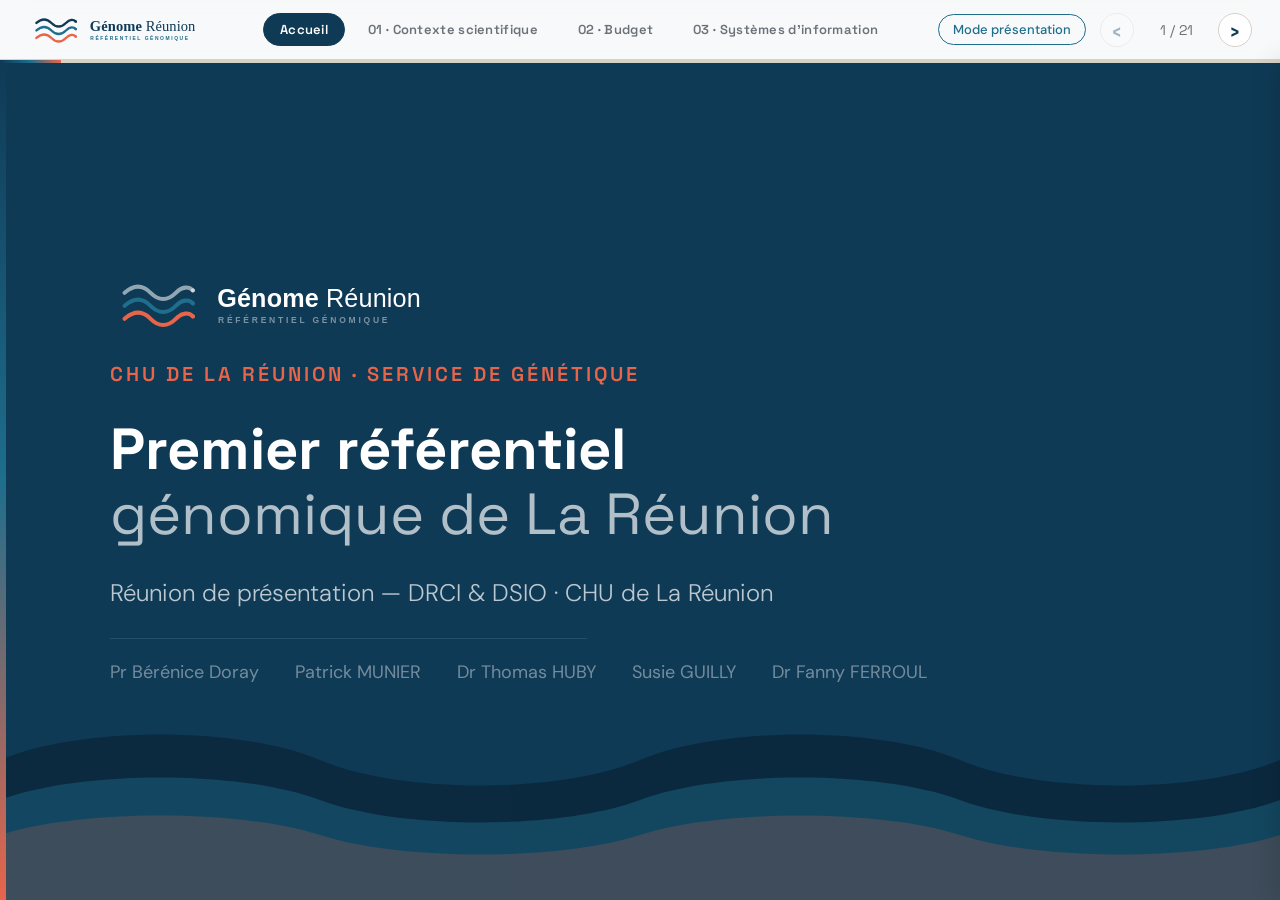
==== index.html @ e7728209 "Use dual-copy flex track for truly seamless wave animation" ====
<!DOCTYPE html>
<html lang="fr">
<head>
<meta charset="UTF-8">
<meta name="viewport" content="width=device-width, initial-scale=1">
<title>Génome Réunion — Réunion de présentation DRCI &amp; DSIO</title>
<meta name="description" content="Premier référentiel génomique de La Réunion — présentation du projet aux équipes DRCI et DSIO du CHU de La Réunion.">
<link rel="icon" href="assets/favicon.svg" type="image/svg+xml">
<link rel="preconnect" href="https://fonts.googleapis.com">
<link href="https://fonts.googleapis.com/css2?family=DM+Sans:ital,wght@0,300;0,400;0,500;1,300&family=Space+Grotesk:wght@400;600;700&display=swap" rel="stylesheet">
<link rel="stylesheet" href="css/main.css">
<link rel="stylesheet" href="css/slides/s00-hero.css">
<link rel="stylesheet" href="css/slides/s01-contexte.css">
<link rel="stylesheet" href="css/slides/s02-methodologie.css">
<link rel="stylesheet" href="css/slides/s03-budget.css">
<link rel="stylesheet" href="css/slides/s04-si.css">
<link rel="stylesheet" href="css/slides/s05-equipe.css">
</head>
<body>

<nav id="nav">
  <img id="nav-logo" src="assets/logo.svg" alt="Génome Réunion — retour à l'accueil" tabindex="0" role="button">
  <div id="nav-center">
    <button class="sec-pill" data-goto="0">Accueil</button>
    <button class="sec-pill" data-goto="2">01 · Contexte scientifique</button>
    <button class="sec-pill" data-goto="12">02 · Budget</button>
    <button class="sec-pill" data-goto="16">03 · Systèmes d'information</button>
  </div>
  <div id="nav-right">
    <a class="presenter-link" href="presenter.html" target="_blank" rel="noopener">Mode présentation</a>
    <button class="nbtn" id="bp" aria-label="Diapositive précédente">‹</button>
    <span id="ctr" aria-live="polite">1 / 21</span>
    <button class="nbtn" id="bn" aria-label="Diapositive suivante">›</button>
    <button id="burger" aria-label="Ouvrir le menu" aria-expanded="false"><span></span><span></span><span></span></button>
  </div>
</nav>

<div id="mobile-menu">
  <button class="sec-pill" data-goto="0">Accueil</button>
  <button class="sec-pill" data-goto="2">01 · Contexte scientifique</button>
  <button class="sec-pill" data-goto="12">02 · Budget</button>
  <button class="sec-pill" data-goto="16">03 · Systèmes d'information</button>
</div>

<div id="prog"><div id="pf"></div></div>

<div id="deck-viewport">
<div id="deck">

<!-- 01 — Couverture -->
<section class="slide slide--navy" data-part="hero" data-label="01 — Couverture" data-notes="Présenter le projet Génome Réunion : premier référentiel génomique dédié à la population réunionnaise, porté par le CHU de La Réunion.">
  <div class="slide-inner">
    <div class="hero-slide">
      <div class="hero-waves">
        <div class="wave-row wave-1">
          <svg viewBox="0 0 1440 220" xmlns="http://www.w3.org/2000/svg" preserveAspectRatio="none"><path d="M0,80 C90,46 270,46 360,80 C450,114 630,114 720,80 C810,46 990,46 1080,80 C1170,114 1350,114 1440,80 L1440,220 L0,220 Z" fill="#091F30"/></svg>
          <svg viewBox="0 0 1440 220" xmlns="http://www.w3.org/2000/svg" preserveAspectRatio="none"><path d="M0,80 C90,46 270,46 360,80 C450,114 630,114 720,80 C810,46 990,46 1080,80 C1170,114 1350,114 1440,80 L1440,220 L0,220 Z" fill="#091F30"/></svg>
        </div>
        <div class="wave-row wave-2">
          <svg viewBox="0 0 1440 220" xmlns="http://www.w3.org/2000/svg" preserveAspectRatio="none"><path d="M0,120 C90,90 270,90 360,120 C450,150 630,150 720,120 C810,90 990,90 1080,120 C1170,150 1350,150 1440,120 L1440,220 L0,220 Z" fill="#1E6E8C"/></svg>
          <svg viewBox="0 0 1440 220" xmlns="http://www.w3.org/2000/svg" preserveAspectRatio="none"><path d="M0,120 C90,90 270,90 360,120 C450,150 630,150 720,120 C810,90 990,90 1080,120 C1170,150 1350,150 1440,120 L1440,220 L0,220 Z" fill="#1E6E8C"/></svg>
        </div>
        <div class="wave-row wave-3">
          <svg viewBox="0 0 1440 220" xmlns="http://www.w3.org/2000/svg" preserveAspectRatio="none"><path d="M0,155 C90,129 270,129 360,155 C450,181 630,181 720,155 C810,129 990,129 1080,155 C1170,181 1350,181 1440,155 L1440,220 L0,220 Z" fill="#E8654A"/></svg>
          <svg viewBox="0 0 1440 220" xmlns="http://www.w3.org/2000/svg" preserveAspectRatio="none"><path d="M0,155 C90,129 270,129 360,155 C450,181 630,181 720,155 C810,129 990,129 1080,155 C1170,181 1350,181 1440,155 L1440,220 L0,220 Z" fill="#E8654A"/></svg>
        </div>
      </div>
      <div class="hero-accent-bar"></div>
      <div class="hero-content">
        <img class="hero-logo" src="assets/logo-white.svg" alt="Génome Réunion — Référentiel génomique">
        <div class="hero-eyebrow">CHU de La Réunion · Service de Génétique</div>
        <h1 class="hero-title">Premier référentiel<br><em>génomique de La Réunion</em></h1>
        <p class="hero-subtitle">Réunion de présentation — DRCI &amp; DSIO · CHU de La Réunion</p>
        <div class="hero-team">
          <span>Pr Bérénice Doray</span>
          <span>Patrick MUNIER</span>
          <span>Dr Thomas HUBY</span>
          <span>Susie GUILLY</span>
          <span>Dr Fanny FERROUL</span>
        </div>
      </div>
    </div>
  </div>
</section>

<!-- 01b — Sommaire -->
<section class="slide slide--white" data-part="hero" data-label="01b — Sommaire" data-notes="Présenter les 3 parties : contexte scientifique et méthodologie, budget et financements, systèmes d'information et accompagnement. La DSIO peut se concentrer sur les parties 2 et 3.">
  <div class="slide-inner">
    <div class="slide-pad">
      <div class="slide-header">
        <span class="slide-eyebrow">Ordre du jour</span>
        <h1 class="slide-title" style="font-size:44px;">Déroulé de la réunion</h1>
      </div>
      <div style="display:flex;flex-direction:column;gap:16px;flex:1;justify-content:center;">
        <div class="toc-row">
          <div class="toc-numcol"><div class="step-dot" style="background:var(--navy);">1</div><div class="toc-numline"></div></div>
          <div class="toc-body">
            <div class="toc-headrow"><h2>Contexte &amp; démarche scientifique</h2><span class="toc-range">Slides 3 → 10</span></div>
            <div class="toc-tags">
              <span class="toc-tag">Rationnel &amp; équité en santé</span>
              <span class="toc-tag">Pharmacogénétique</span>
              <span class="toc-tag">Biais IA</span>
              <span class="toc-tag">Objectifs · Pipeline · Calendrier · Modules IA</span>
            </div>
          </div>
        </div>
        <div class="toc-row toc-row--coral">
          <div class="toc-numcol"><div class="step-dot" style="background:var(--coral);">2</div><div class="toc-numline" style="background:oklch(0.88 0.05 30);"></div></div>
          <div class="toc-body">
            <div class="toc-headrow"><h2>Budget &amp; financements</h2><span class="toc-range">Slides 11 → 14</span></div>
            <div class="toc-tags">
              <span class="toc-tag">Postes de dépenses</span>
              <span class="toc-tag">3 décisions structurantes</span>
              <span class="toc-tag">Scénarios · FEDER · POPgen</span>
            </div>
          </div>
        </div>
        <div class="toc-row toc-row--teal">
          <div class="toc-numcol"><div class="step-dot" style="background:var(--teal);">3</div><div class="toc-numline" style="background:oklch(0.88 0.05 200);"></div></div>
          <div class="toc-body">
            <div class="toc-headrow"><h2>Systèmes d'information &amp; accompagnement</h2><span class="toc-range">Slides 15 → 20</span></div>
            <div class="toc-tags">
              <span class="toc-tag">Infrastructure · Stockage · Sécurité</span>
              <span class="toc-tag">Accompagnement DSIO &amp; DRCI</span>
              <span class="toc-tag">Équipe · Prochaines étapes</span>
            </div>
          </div>
        </div>
      </div>
    </div>
  </div>
</section>

<!-- 02 — Contexte scientifique -->
<section class="slide slide--white" data-part="contexte" data-label="02 — Contexte" data-notes="Les bases de données génomiques internationales sont dominées par des individus d'ascendance européenne. La population réunionnaise y est quasi absente, créant un biais clinique direct.">
  <div class="slide-inner">
    <div class="slide-pad">
      <div class="slide-header">
        <span class="slide-eyebrow">Contexte scientifique</span>
        <h1 class="slide-title">L'angle mort de la médecine de précision</h1>
      </div>
      <div class="slide-cols">
        <div class="slide-col">
          <p class="slide-lead">Les référentiels génomiques internationaux (gnomAD, 1000 Genomes) sont dominés par des individus d'ascendance européenne. La population réunionnaise y est <strong style="color:var(--coral);">quasi absente.</strong></p>
          <div class="bias-stat-grid">
            <div class="stat-block">
              <div class="stat-number">96%</div>
              <p class="text-small">des séquences disponibles en 2009 provenaient d'ascendance <strong>européenne</strong></p>
            </div>
            <div class="stat-block stat-block--teal">
              <div class="stat-number">1,1%</div>
              <p class="text-small">de représentation africaine dans les études GWAS en 2022</p>
            </div>
          </div>
        </div>
        <div class="slide-col">
          <h2 class="block-title bias-consequence-title">Conséquences pour les patients réunionnais</h2>
          <div class="bias-consequence-grid">
            <div class="card">
              <div class="card-title">Fréquences alléliques</div>
              <p class="text-small">Un variant fréquent localement peut être classé « rare » dans gnomAD, et inversement</p>
            </div>
            <div class="card">
              <div class="card-title">Biais des modèles IA</div>
              <p class="text-small">PRS, pharmacogénétique — moins précis sur les populations admixées</p>
            </div>
            <div class="card">
              <div class="card-title">Pharmacogénétique</div>
              <p class="text-small">Allèles CYP2C9/CYP2C19 fréquents en Afrique absents des algorithmes de dosage</p>
            </div>
            <div class="card card--coral">
              <div class="card-title" style="color:var(--coral);">Équité en santé</div>
              <p class="text-small">Plus de VUS reçus par les patients non-européens — errance et anxiété diagnostique</p>
            </div>
          </div>
        </div>
      </div>
    </div>
  </div>
</section>

<!-- 03 — La singularité réunionnaise -->
<section class="slide slide--white" data-part="contexte" data-label="03 — La singularité réunionnaise" data-notes="La Réunion cumule deux singularités génétiques : admixture multicontinentale ancienne et effets fondateurs régionaux. Les outils standards sont inadaptés à ce profil.">
  <div class="slide-inner">
    <div class="slide-pad">
      <div class="slide-header">
        <span class="slide-eyebrow">La Réunion</span>
        <h1 class="slide-title">Une double singularité génétique</h1>
      </div>
      <div class="slide-cols">
        <div class="singularity-cards">
          <div class="card">
            <div class="card-kicker" style="color:var(--teal);">Admixture multicontinentale</div>
            <p class="text-small" style="color:var(--ink);">Admixture multicontinentale (Afrique, Madagascar, Inde, Chine, Europe) créant une diversité génétique complexe et unique. Chaque individu porte une combinaison singulière de segments ancestraux sur un espace insulaire clos.</p>
          </div>
          <div class="card card--coral">
            <div class="card-kicker" style="color:var(--coral);">Effet fondateur</div>
            <p class="text-small" style="color:var(--ink);">Quand un petit groupe fonde une population, certains variants génétiques rares deviennent localement fréquents. Ces variants restent invisibles dans les bases mondiales. Ex. : syndrome de Larsen-Bourbon (B4GALT7) et syndrome de Ravine, observés uniquement chez des familles réunionnaises.</p>
          </div>
        </div>
        <div class="slide-col ancestry-panel">
          <h2 class="block-title">Composition ancestrale illustrative</h2>
          <div class="ancestry-card">
            <div class="ancestry-chart-row">
              <div class="ancestry-chart-wrap">
                <canvas id="ancestryChart" role="img" aria-label="Répartition ancestrale illustrative : Afrique et Madagascar 45 %, Inde du Sud 25 %, Européen 15 %, Zarabe et Gujarati 8 %, Chinois et Asie 7 %"></canvas>
              </div>
              <ul class="ancestry-legend">
                <li><span class="legend-dot" style="background:var(--teal);"></span>Afrique / Malgache<strong>45%</strong></li>
                <li><span class="legend-dot" style="background:var(--coral);"></span>Inde du Sud<strong>25%</strong></li>
                <li><span class="legend-dot" style="background:var(--navy);"></span>Européen<strong>15%</strong></li>
                <li><span class="legend-dot" style="background:oklch(0.55 0.12 200);"></span>Zarabe / Gujarati<strong>8%</strong></li>
                <li><span class="legend-dot" style="background:oklch(0.50 0.10 150);"></span>Chinois / Asie<strong>7%</strong></li>
              </ul>
            </div>
          </div>
        </div>
      </div>
    </div>
  </div>
</section>

<!-- 04 — Impact clinique VUS -->
<section class="slide slide--cream" data-part="contexte" data-label="04 — Impact clinique" data-notes="Le résultat concret du biais : les patients réunionnais reçoivent plus de VUS, menant à des diagnostics erronés, de l'errance et de l'anxiété familiale.">
  <div class="slide-inner">
    <div class="slide-pad">
      <div class="slide-header">
        <span class="slide-eyebrow">Impact clinique</span>
        <h1 class="slide-title">Le mur clinique : VUS et pertes de chance</h1>
      </div>
      <div class="clinical-compare">
        <div class="clinical-panel">
          <div class="clinical-kicker">Patient Européen</div>
          <div class="clinical-headline">Diagnostic généralement clair</div>
          <p class="clinical-body">Variant généralement interprétable grâce aux fréquences de référence calibrées sur sa population. Les bases gnomAD, ClinVar et les scores CADD sont généralement robustes pour ce profil.</p>
          <div class="clinical-result clinical-result--ok">Résultat : prise en charge adaptée</div>
        </div>
        <div class="clinical-vs">vs</div>
        <div class="clinical-panel clinical-panel--coral">
          <div class="clinical-kicker">Patient Réunionnais</div>
          <div class="clinical-headline">VUS : Variant de signification inconnue</div>
          <div class="clinical-list">
            <div class="callout callout--coral"><p>Faux positifs — diagnostics erronés (ex. cardiomyopathie hypertrophique)</p></div>
            <div class="callout callout--coral"><p>Analyses complémentaires inutiles · errance diagnostique</p></div>
            <div class="callout callout--coral"><p>Anxiété familiale · coûts supplémentaires pour le CHU</p></div>
          </div>
          <div class="clinical-result clinical-result--bad">Résultat : perte de chance · inégalité de soin</div>
        </div>
      </div>
    </div>
  </div>
</section>

<!-- 04b — Pharmacogénétique et risques de dosage -->
<section class="slide slide--white" data-part="contexte" data-label="04b — Risques pharmaceutiques" data-notes="Les algorithmes de dosage sont calibrés sur des cohortes européennes. Les allèles CYP africains fréquents à La Réunion n'y sont pas représentés, entraînant des risques concrets de sous ou surdosage.">
  <div class="slide-inner">
    <div class="slide-pad slide-pad--tight">
      <div class="slide-header">
        <span class="slide-eyebrow" style="font-size:19px;">Pharmacogénétique</span>
        <h1 class="slide-title" style="font-size:38px;">Risques liés à la dose pharmaceutique</h1>
      </div>
      <div class="slide-cols">
        <div class="slide-col">
          <p class="text-body">Les recommandations de dose (CPIC) sont calibrées sur des cohortes majoritairement européennes. Les allèles CYP fréquents en Afrique et en Asie sont <strong style="color:var(--coral);">absents ou sous-représentés</strong> — un patient réunionnais admixé peut recevoir une dose <strong>inadaptée à son profil enzymatique réel.</strong></p>
          <div class="pharma-allele-list">
            <div class="card pharma-allele-row">
              <div class="pharma-allele-name">CYP2C9</div>
              <p class="text-small">Allèles *5, *6, *8, *11 → métabolisme lent de la <strong style="color:var(--navy);">warfarine</strong> → risque hémorragique si dose standard</p>
            </div>
            <div class="card pharma-allele-row">
              <div class="pharma-allele-name">CYP2C19</div>
              <p class="text-small">Variabilité du métabolisme du <strong style="color:var(--navy);">clopidogrel</strong> → sous-activation → risque thrombotique accru</p>
            </div>
            <div class="card pharma-allele-row">
              <div class="pharma-allele-name">CYP2D6</div>
              <p class="text-small">Codéine, tamoxifène — métaboliseurs ultra-rapides ou pauvres non capturés dans les guides standards</p>
            </div>
          </div>
        </div>
        <div class="slide-col">
          <h2 class="block-title">Conséquences cliniques</h2>
          <div class="pharma-consequence-grid">
            <div class="card card--coral">
              <div class="pharma-consequence-value" style="color:var(--coral);">Surdosage</div>
              <p class="text-small">Métabolisme lent non identifié → accumulation → toxicité, hémorragie</p>
            </div>
            <div class="card card--coral">
              <div class="pharma-consequence-value" style="color:var(--coral);">Sous-dosage</div>
              <p class="text-small">Métabolisme ultra-rapide → élimination trop rapide → inefficacité</p>
            </div>
            <div class="card" style="background:oklch(0.95 0.02 183);border-color:oklch(0.87 0.04 183);grid-column:1/-1;margin-top:16px;">
              <div class="pharma-consequence-value" style="color:var(--teal);">Solution</div>
              <p class="text-small">Adapter les recommandations CPIC en intégrant les variants pharmacogénétiques réunionnais pour optimiser le dosage de chaque patient selon son profil enzymatique réel (module d'aide à l'analyse 2)</p>
            </div>
          </div>
        </div>
      </div>
    </div>
  </div>
</section>

<!-- 04c — Biais IA conception médicaments -->
<section class="slide slide--cream" data-part="contexte" data-label="04c — Biais IA médicaments" data-notes="Les modèles d'IA utilisés en drug discovery et pour les scores de risque polygénique sont entraînés sur des données euro-centrées. Cela crée des dérives systématiques dans la conception de médicaments et leur validation pour les populations non-européennes.">
  <div class="slide-inner">
    <div class="slide-pad slide-pad--tight">
      <div class="slide-header">
        <span class="slide-eyebrow" style="font-size:19px;">Intelligence artificielle &amp; médicaments</span>
        <h1 class="slide-title" style="font-size:38px;">Dérives et biais de l'IA dans la conception de médicaments</h1>
      </div>
      <div class="slide-cols">
        <div class="slide-col">
          <p class="text-body">Les modèles d'IA utilisés en <em>drug discovery</em> et pour les scores PRS (scores de risque polygénique) sont entraînés sur des bases génomiques <strong style="color:var(--coral);">mal adaptées à la population réunionnaise.</strong> Ce biais se propage à chaque étape.</p>
          <div class="ai-chain">
            <div class="ai-chain-step">
              <div class="ai-chain-step-title">1 — Données d'entraînement biaisées</div>
              <p class="text-small">GWAS, biobanques et essais cliniques dominés par des individus d'ascendance européenne</p>
            </div>
            <div class="ai-chain-link"><div class="ai-chain-link-bar"></div></div>
            <div class="ai-chain-step">
              <div class="ai-chain-step-title">2 — Cibles thérapeutiques biaisées</div>
              <p class="text-small">Variants pertinents = ceux fréquents en Europe — variants africains ou admixés ignorés</p>
            </div>
            <div class="ai-chain-link"><div class="ai-chain-link-bar"></div></div>
            <div class="ai-chain-step">
              <div class="ai-chain-step-title">3 — Médicaments moins efficaces pour La Réunion</div>
              <p class="text-small">Efficacité et profil de risque mal prédits sur populations admixées non représentées</p>
            </div>
          </div>
        </div>
        <div class="slide-col">
          <h2 class="block-title">4 dérives systématiques identifiées</h2>
          <div class="ai-drift-list">
            <div class="ai-drift-item">
              <div class="ai-drift-num" style="background:var(--navy);">1</div>
              <div><h3>PRS non transférables</h3><p>Polygenic Risk Scores pour diabète T2, HTA, cardiopathies — 40–60 % de précision perdue sur populations admixées</p></div>
            </div>
            <div class="ai-drift-item">
              <div class="ai-drift-num" style="background:var(--teal);">2</div>
              <div><h3>Scores de pathogénicité mal calibrés</h3><p>CADD, SIFT, PolyPhen → faux négatifs et faux positifs multipliés pour les variants réunionnais</p></div>
            </div>
            <div class="ai-drift-item">
              <div class="ai-drift-num" style="background:var(--coral);">3</div>
              <div><h3>Drug discovery euro-centré</h3><p>Cibles moléculaires validées sur GWAS européens — pertinence incertaine pour les populations africaines ou indiennes</p></div>
            </div>
            <div class="ai-drift-item">
              <div class="ai-drift-num" style="background:var(--amber);">4</div>
              <div><h3>Essais cliniques non représentatifs</h3><p>AMM obtenues sur cohortes européennes — efficacité et tolérance pour La Réunion non établies</p></div>
            </div>
          </div>
        </div>
      </div>
    </div>
  </div>
</section>

<!-- 05 — Objectifs du projet -->
<section class="slide slide--navy" data-part="contexte" data-label="05 — Objectifs" data-notes="Les 4 chiffres clés : 2 500 individus génotypés, 350 WGS pris en charge par POPgen à 0€, 100 familles nucléaires, 36 mois avec 4 modules IA.">
  <div class="slide-inner">
    <div class="slide-pad">
      <div class="slide-header">
        <span class="slide-eyebrow">Objectifs du projet</span>
        <h1 class="slide-title">Les chiffres clés</h1>
      </div>
      <div class="kpi-grid">
        <div class="kpi-card">
          <div class="kpi-value">2 500</div>
          <div class="kpi-desc">Individus génotypés sur puce SNP (~1,9 M SNP)</div>
          <div class="kpi-tag" style="color:var(--teal);">Cohorte SNP</div>
        </div>
        <div class="kpi-card kpi-card--teal">
          <div class="kpi-value">350</div>
          <div class="kpi-desc">WGS sélectionnés via algorithme S_div</div>
          <div class="kpi-tag" style="color:#7AB5CC;">Panel WGS · (POPgen)</div>
        </div>
        <div class="kpi-card kpi-card--coral">
          <div class="kpi-value">100</div>
          <div class="kpi-desc">Familles nucléaires pour phasage haplotypique</div>
          <div class="kpi-tag" style="color:var(--coral);">Module familial</div>
        </div>
        <div class="kpi-card kpi-card--ghost">
          <div class="kpi-value" style="font-size:40px;">36 mois</div>
          <div class="kpi-desc">7 phases · 4 modules d'aide à l'analyse clinique · portail web</div>
          <div class="kpi-tag" style="color:oklch(0.75 0.1 80);">Durée totale</div>
        </div>
      </div>
    </div>
  </div>
</section>

<!-- 06 — Pipeline méthodologique -->
<section class="slide slide--white" data-part="contexte" data-label="06 — Pipeline méthodologique" data-notes="3 couches complémentaires : cohorte SNP 2500 pour la structure populationnelle, 100 familles pour le phasage, 350 WGS optimisés pour la découverte de variants. Le WGS est pris en charge par POPgen.">
  <div class="slide-inner">
    <div class="slide-pad">
      <div class="slide-header">
        <span class="slide-eyebrow">Architecture scientifique</span>
        <h1 class="slide-title">Pipeline méthodologique en 3 couches</h1>
      </div>
      <div class="pipeline">
        <div class="pipeline-step" style="background:var(--navy);">
          <div style="display:flex;align-items:center;gap:12px;">
            <div class="pipeline-num" style="color:var(--navy);">1</div>
            <span class="pipeline-kicker" style="color:rgba(255,255,255,0.55);">Couche populationnelle</span>
          </div>
          <h2 class="pipeline-title">Cohorte SNP</h2>
          <div class="pipeline-ghost" style="color:rgba(255,255,255,0.2);">2 500</div>
          <p class="text-small" style="color:rgba(255,255,255,0.72);">Génotypage puce GDA-8 · ~1,9 M SNP · Structure génétique · Base du recalibrage des fréquences finales</p>
          <div class="pipeline-tags">
            <span class="pipeline-tag">PCA</span>
            <span class="pipeline-tag">ADMIXTURE</span>
            <span class="pipeline-tag">QC génotypage</span>
          </div>
        </div>
        <div class="pipeline-arrow" style="background:var(--teal);color:var(--teal);"></div>
        <div class="pipeline-step" style="background:var(--teal);">
          <div style="display:flex;align-items:center;gap:12px;">
            <div class="pipeline-num" style="color:var(--teal);">2</div>
            <span class="pipeline-kicker" style="color:rgba(255,255,255,0.65);">Module familial</span>
          </div>
          <h2 class="pipeline-title">100 Familles</h2>
          <div class="pipeline-ghost" style="color:rgba(255,255,255,0.22);">~300 ind.</div>
          <p class="text-small" style="color:rgba(255,255,255,0.85);">Hors cohorte · Transmission mendélienne · Phasage haplotypique réunionnais via SHAPEIT4</p>
          <div style="margin-top:auto;padding:12px 16px;background:rgba(255,255,255,0.15);border-radius:8px;">
            <p style="font-family:var(--font-body);font-size:16px;color:rgba(255,255,255,0.9);font-style:italic;">Ressource technique — non incluse dans les analyses de fréquences</p>
          </div>
        </div>
        <div class="pipeline-arrow" style="background:var(--coral);color:var(--coral);"></div>
        <div class="pipeline-step" style="background:oklch(0.97 0.02 30);border:2px solid oklch(0.87 0.06 30);">
          <div style="display:flex;align-items:center;gap:12px;">
            <div class="pipeline-num" style="color:white;background:var(--coral);">3</div>
            <span class="pipeline-kicker" style="color:var(--coral);">Panel hybride · POPgen</span>
          </div>
          <h2 class="pipeline-title" style="color:var(--navy);">350 WGS</h2>
          <div class="pipeline-ghost" style="color:var(--coral);opacity:0.35;">322 + 28</div>
          <p class="text-small" style="color:var(--ink);">Noyau géo-ancestral (322) + bras découverte (28) · Séquençage WGS pris en charge par POPgen</p>
          <div style="margin-top:auto;padding:12px 16px;background:oklch(0.92 0.05 30);border-radius:8px;">
            <p style="font-family:var(--font-title);font-size:16px;color:var(--coral);font-weight:700;">Sélection via algorithme S_div</p>
          </div>
        </div>
      </div>
    </div>
  </div>
</section>

<!-- 07 — Algorithme S_div -->
<section class="slide slide--cream" data-part="contexte" data-label="07 — Algorithme S_div" data-notes="L'algorithme S_div est le cœur de la sélection des 350 WGS. Score composite pondéré, reproductible et auditable, classant les individus au sein de chaque cellule géo-ancestrale.">
  <div class="slide-inner">
    <div class="slide-pad">
      <div class="slide-header">
        <span class="slide-eyebrow">Algorithme de sélection</span>
        <h1 class="slide-title">Score géo-ancestral S_div</h1>
      </div>
      <div class="formula">
        <p class="formula-text">
          <span style="color:var(--coral);font-weight:700;">S_div(i)</span> &nbsp;=&nbsp;
          <span style="color:oklch(0.78 0.12 80);">0,30</span> × <span style="color:#7AB5CC;">PCA_score</span> &nbsp;+&nbsp;
          <span style="color:oklch(0.78 0.12 80);">0,30</span> × <span style="color:var(--coral);">ADMIX_score</span> &nbsp;+&nbsp;
          <span style="color:oklch(0.78 0.12 80);">0,25</span> × <span style="color:oklch(0.72 0.15 160);">IBD_score</span> &nbsp;+&nbsp;
          <span style="color:oklch(0.78 0.12 80);">0,15</span> × <span style="color:oklch(0.80 0.10 60);">ROH_score</span>
        </p>
      </div>
      <div class="slide-cols slide-cols--stretch">
        <div class="algo-component-grid algo-component-grid--2x2">
          <div class="algo-component-card">
            <div class="algo-component-pct" style="color:#7AB5CC;">30%</div>
            <div class="algo-component-name">PCA_score</div>
            <div class="algo-component-tag">Position génétique</div>
            <p class="algo-component-desc">Distance au centroïde dans l'espace ancré sur les pools témoins 1000G + EGA. Capture la marginalité génétique du secteur.</p>
          </div>
          <div class="algo-component-card">
            <div class="algo-component-pct" style="color:var(--coral);">30%</div>
            <div class="algo-component-name">ADMIX_score</div>
            <div class="algo-component-tag">Composition ancestrale</div>
            <p class="algo-component-desc">Entropie de Shannon des proportions ancestrales issues d'ADMIXTURE supervisée. Diversité ancestrale individuelle.</p>
          </div>
          <div class="algo-component-card">
            <div class="algo-component-pct" style="color:oklch(0.50 0.15 160);">25%</div>
            <div class="algo-component-name">IBD_score</div>
            <div class="algo-component-tag">Indépendance génétique</div>
            <p class="algo-component-desc">1 − max parenté KING. Évite la redondance. Contrainte dure : kinship ≥ 0,0625 = exclusion du panel.</p>
          </div>
          <div class="algo-component-card">
            <div class="algo-component-pct" style="color:oklch(0.55 0.12 60);">15%</div>
            <div class="algo-component-name">ROH_score</div>
            <div class="algo-component-tag">Signature fondatrice</div>
            <p class="algo-component-desc">max(0, 1 − ROH_total/100 Mb). Pénalise l'excès d'autozygotie — consanguinité ou effet fondateur fort.</p>
          </div>
        </div>
        <div class="algo-radar-wrap">
          <canvas id="sdivRadarChart" role="img" aria-label="Radar des pondérations de l'algorithme S_div : PCA 30 %, ADMIX 30 %, IBD 25 %, ROH 15 %"></canvas>
        </div>
      </div>
    </div>
  </div>
</section>

<!-- 08 — Calendrier 7 phases -->
<section class="slide slide--white" data-part="contexte" data-label="08 — Calendrier" data-notes="7 phases sur 36 mois. Phase 0-1 : préparation. Phase 2-3 : collecte et génotypage. Phase 4 : WGS POPgen. Phase 5 : modules IA. Phase 6 : portail clinique.">
  <div class="slide-inner">
    <div class="slide-pad">
      <div class="slide-header slide-header--split">
        <div>
          <span class="slide-eyebrow">Calendrier</span>
          <h1 class="slide-title">7 phases sur 36 mois</h1>
        </div>
        <div class="text-body">WGS 350 individus — <strong style="color:var(--green);">0 € (POPgen)</strong></div>
      </div>
      <div class="gantt-wrap">
        <canvas id="calendarGanttChart" role="img" aria-label="Diagramme de Gantt des 7 phases sur 36 mois : Panels témoins M1–M3, Validation externe M1–M5, Cohorte SNP M4–M9, Module familial M4–M14, WGS POPgen M8–M22, Modules IA M17–M30, Portail clinique M27–M36"></canvas>
      </div>
      <div class="milestones">
        <span><strong>M9</strong> — Liste WGS gelée</span><span>·</span>
        <span><strong>M22</strong> — Premiers VCF/BAM</span><span>·</span>
        <span><strong>M26</strong> — IA modules 1+2 validés</span><span>·</span>
        <span><strong>M34</strong> — Portail en production</span><span>·</span>
        <span><strong>M36</strong> — ≥ 3 publications · ≥ 5 centres</span>
      </div>
    </div>
  </div>
</section>

<!-- 09 — Modules IA -->
<section class="slide slide--white" data-part="contexte" data-label="09 — Modules IA" data-notes="4 modules IA qui transforment le référentiel en aide à la décision clinique recalibrée sur la population réunionnaise : pathogénicité, pharmacogénétique, admixture, PRS.">
  <div class="slide-inner">
    <div class="slide-pad">
      <div class="slide-header">
        <span class="slide-eyebrow">Valorisation clinique</span>
        <h1 class="slide-title">4 modules d'aide à l'analyse clinique</h1>
      </div>
      <div class="grid-2" style="flex:1;">
        <div class="module-card">
          <div class="module-num" style="color:var(--navy);">01</div>
          <div class="module-body">
            <h2>Pathogénicité des variants</h2>
            <p class="text-small" style="font-size:18px;">Graph Neural Networks · ClinVar + COSMIC + variants locaux · Reclassification des VUS réunionnais</p>
            <div class="module-tag" style="color:var(--teal);">Cible : AUC ≥ 0,85 sur jeu de validation local</div>
          </div>
        </div>
        <div class="module-card" style="background:oklch(0.97 0.015 30);border-color:oklch(0.88 0.04 30);">
          <div class="module-num" style="color:var(--coral);opacity:0.4;">02</div>
          <div class="module-body">
            <h2>Pharmacogénétique × admixture</h2>
            <p class="text-small" style="font-size:18px;">Random Forest + XGBoost · CYP2C19, CYP2D6, CYP3A4/5 · Recommandation thérapeutique personnalisée</p>
            <div class="module-tag" style="color:var(--coral);">Comparaison vs recommandations CPIC</div>
          </div>
        </div>
        <div class="module-card" style="background:oklch(0.97 0.015 240);border-color:oklch(0.88 0.04 240);">
          <div class="module-num" style="color:oklch(0.43 0.14 252);opacity:0.4;">03</div>
          <div class="module-body">
            <h2>Analyse d'admixture</h2>
            <p class="text-small" style="font-size:18px;">Autoencoders + clustering HDBSCAN · Scores ADMIXTURE, PCA, IBD et ROH · Profils ancestraux individualisés</p>
            <div class="module-tag" style="color:oklch(0.43 0.14 252);">Profils + strate géo-ancestrale par individu</div>
          </div>
        </div>
        <div class="module-card" style="background:oklch(0.97 0.015 150);border-color:oklch(0.88 0.04 150);">
          <div class="module-num" style="color:var(--green);opacity:0.4;">04</div>
          <div class="module-body">
            <h2>Polygenic Risk Score recalibré</h2>
            <p class="text-small" style="font-size:18px;">Recalibrage local · Diabète T2, HTA, cardiopathies · Prévention stratifiée pour La Réunion</p>
            <div class="module-tag" style="color:var(--green);">Risque stratifié × population × secteur géographique</div>
          </div>
        </div>
      </div>
    </div>
  </div>
</section>

<!-- 10 — [Section] Budget -->
<section class="slide slide--navy" data-part="budget" data-label="10 — [Section] Budget" data-notes="Section Budget : postes de dépenses, 3 décisions structurantes, scénarios et financements envisagés.">
  <div class="slide-inner">
    <div class="section-slide">
      <div class="section-waves">
        <svg viewBox="0 0 520 1160" fill="none" style="width:100%;height:100%;">
          <path d="M0,120 C87,40 173,40 260,120 C347,200 433,200 520,120" stroke="rgba(15,58,86,1)" stroke-width="56" stroke-linecap="round"/>
          <path d="M0,320 C87,240 173,240 260,320 C347,400 433,400 520,320" stroke="rgba(30,110,140,1)" stroke-width="56" stroke-linecap="round"/>
          <path d="M0,520 C87,440 173,440 260,520 C347,600 433,600 520,520" stroke="rgba(232,101,74,1)" stroke-width="56" stroke-linecap="round"/>
          <path d="M0,720 C87,640 173,640 260,720 C347,800 433,800 520,720" stroke="rgba(15,58,86,1)" stroke-width="56" stroke-linecap="round"/>
          <path d="M0,920 C87,840 173,840 260,920 C347,1000 433,1000 520,920" stroke="rgba(30,110,140,1)" stroke-width="56" stroke-linecap="round"/>
        </svg>
      </div>
      <div class="section-content">
        <div class="section-eyebrow">Plan économique</div>
        <h1 class="section-title">Budget</h1>
        <p class="section-lead">Postes de dépenses · Décisions structurantes · Scénarios budgétaires · Financements envisagés</p>
        <div class="section-stats">
          <div><div class="section-stat-value">~1,4 M€</div><div class="section-stat-label">Scénario Optimal</div></div>
          <div class="section-stat-sep"></div>
          <div><div class="section-stat-value" style="color:var(--coral);">~1,7 M€</div><div class="section-stat-label">Scénario Maximal</div></div>
        </div>
      </div>
    </div>
  </div>
</section>

<!-- 11 — Postes de dépenses -->
<section class="slide slide--white" data-part="budget" data-label="11 — Postes de dépenses" data-notes="Principal poste : ressources humaines (30%). Suivi de l'infrastructure IT et du génotypage SNP. Le WGS 350 individus est pris en charge par POPgen : 0€ pour le laboratoire.">
  <div class="slide-inner">
    <div class="slide-pad">
      <div class="slide-header slide-header--split">
        <div><span class="slide-eyebrow">Budget</span><h1 class="slide-title">Postes de dépenses</h1></div>
        <div class="budget-total">
          <div class="budget-total-value">1 709 000 €</div>
          <div class="budget-total-label">Scénario Maximal · iScan + Prop. RH 2 + contingence 10 %</div>
        </div>
      </div>
      <div class="budget-bars">
        <div class="budget-row"><span class="budget-row-label">RH Prop. 2 (coût employeur)</span><div class="budget-track"><div class="budget-fill" style="width:100%;background:var(--teal);"><span>524 000 €</span></div></div></div>
        <div class="budget-row"><span class="budget-row-label">Infrastructure IT on-premise</span><div class="budget-track"><div class="budget-fill" style="width:64%;background:var(--blue);"><span>334 000 €</span></div></div></div>
        <div class="budget-row"><span class="budget-row-label">iScan + AutoLoader + qualification</span><div class="budget-track"><div class="budget-fill" style="width:48%;background:var(--coral);"><span>253 000 €</span></div></div></div>
        <div class="budget-row"><span class="budget-row-label">Génotypage GDA-8 (consommables)</span><div class="budget-track"><div class="budget-fill" style="width:43%;background:var(--amber);"><span>226 000 €</span></div></div></div>
        <div class="budget-row"><span class="budget-row-label">Conservation CRB 36 mois</span><div class="budget-track"><div class="budget-fill" style="width:24%;background:oklch(0.52 0.08 200);"><span>128 000 €</span></div></div></div>
        <div class="budget-row"><span class="budget-row-label">Extraction ADN + web + formation</span><div class="budget-track"><div class="budget-fill" style="width:17%;background:var(--muted);"><span>89 000 €</span></div></div></div>
        <div class="budget-row budget-row--muted"><span class="budget-row-label">WGS 350 individus (POPgen)</span><div class="budget-track budget-track--free"><span>0 € — pris en charge par le consortium POPgen</span></div></div>
      </div>
    </div>
  </div>
</section>

<!-- 12 — 3 décisions structurantes -->
<section class="slide slide--cream" data-part="budget" data-label="12 — 3 décisions structurantes" data-notes="3 décisions clés : génotypage (sous-traitance vs iScan), infrastructure IT (cloud vs on-premise), et proposition RH (stages+CDD vs alternance+CIFRE). La proposition 2 RH est recommandée.">
  <div class="slide-inner">
    <div class="slide-pad">
      <div class="slide-header"><span class="slide-eyebrow">Budget</span><h1 class="slide-title">Les 3 décisions structurantes</h1></div>
      <div class="decision-grid">
        <div class="decision-card">
          <div class="decision-title">Décision 1 — Génotypage SNP</div>
          <div class="decision-options">
            <div class="decision-option"><div class="decision-option-label">Option A</div><div class="decision-option-text">Sous-traitance (CNG, GenomEast…)</div><div class="decision-option-price">265 000 €</div></div>
            <div class="decision-option decision-option--picked"><div class="decision-option-label">Option B</div><div class="decision-option-text">Acquisition iScan Illumina</div><div class="decision-option-price">479 000 €</div></div>
          </div>
          <p class="decision-note">L'iScan crée un actif durable ; génotypages futurs à &lt; 30 €/éch.</p>
        </div>
        <div class="decision-card">
          <div class="decision-title">Décision 2 — Infrastructure IT</div>
          <div class="decision-options">
            <div class="decision-option"><div class="decision-option-label">Option A</div><div class="decision-option-text">Cloud hybride HDS (OPEX)</div><div class="decision-option-price">270 000 €</div></div>
            <div class="decision-option decision-option--picked"><div class="decision-option-label">Option B</div><div class="decision-option-text">On-premise CAPEX</div><div class="decision-option-price">334 000 €</div></div>
          </div>
          <p class="decision-note">On-premise = contrôle total · cloud = flexibilité avec coûts récurrents</p>
        </div>
        <div class="decision-card">
          <div class="decision-title">Décision 3 — Ressources humaines</div>
          <div class="decision-options">
            <div class="decision-option"><div class="decision-option-label">Prop. 1 — Stages + CDD</div><div class="decision-option-price">565 000 €</div></div>
            <div class="decision-option decision-option--picked"><div class="decision-option-label">Prop. 2 — Alternance + CIFRE</div><div class="decision-option-price">524 000 €</div></div>
            <div class="decision-option"><div class="decision-option-label">Prop. 3 — Max alternance</div><div class="decision-option-price">485 000 €</div></div>
          </div>
          <p class="decision-note">Prop. 2 = meilleur équilibre coût / risque / complexité administrative</p>
        </div>
      </div>
    </div>
  </div>
</section>

<!-- 13 — Scénarios et financements -->
<section class="slide slide--white" data-part="budget" data-label="13 — Scénarios et financements" data-notes="Deux scénarios selon les décisions prises. Financements envisagés : FEDER, PHRC-R, partenariat POPgen, et dotations CHU.">
  <div class="slide-inner">
    <div class="slide-pad">
      <div class="slide-header"><span class="slide-eyebrow">Budget</span><h1 class="slide-title">Scénarios et financements</h1></div>
      <div class="slide-cols slide-cols--stretch">
        <div class="scenario-col">
          <div class="scenario-totals">
            <div class="scenario-total-mini">
              <div class="scenario-label">Scénario Optimal</div>
              <div class="scenario-total scenario-total--mini">~1 403 000 €</div>
            </div>
            <div class="scenario-total-mini scenario-total-mini--dark">
              <div class="scenario-label">Scénario Maximal</div>
              <div class="scenario-total scenario-total--mini" style="color:var(--coral);">~1 709 000 €</div>
            </div>
          </div>
          <div class="scenario-chart-wrap">
            <canvas id="scenarioChart" role="img" aria-label="Comparaison des 3 décisions structurantes entre le scénario Optimal et le scénario Maximal : génotypage 265 K€ contre 479 K€, infrastructure IT 270 K€ contre 334 K€, ressources humaines 524 K€ dans les deux scénarios"></canvas>
          </div>
        </div>
        <div class="funding-col">
          <h2 class="block-title" style="font-size:30px;">Financements envisagés</h2>
          <div class="funding-list">
            <div class="funding-item" style="background:oklch(0.96 0.015 250);border-color:oklch(0.87 0.04 250);"><div class="funding-item-title" style="color:oklch(0.35 0.14 252);">FEDER</div><p>Fonds Européen de Développement Régional · Dossier en préparation · Projet éligible Outre-Mer</p></div>
            <div class="funding-item" style="background:oklch(0.96 0.015 150);border-color:oklch(0.87 0.04 150);"><div class="funding-item-title" style="color:var(--green);">PHRC-R / PRTS</div><p>Programme Hospitalier de Recherche Clinique Régional · Accompagnement DRCI</p></div>
            <div class="funding-item" style="background:oklch(0.96 0.02 183);border-color:oklch(0.87 0.05 183);"><div class="funding-item-title" style="color:var(--teal);">POPgen — Partenariat WGS</div><p>Prise en charge intégrale 350 WGS · <strong style="color:var(--green);">0 € pour le laboratoire</strong></p></div>
            <div class="funding-item"><div class="funding-item-title" style="color:var(--navy);">Dotations CHU + mécénat</div><p>ANR · Fondation de France · Appels à projets régionaux</p></div>
          </div>
        </div>
      </div>
    </div>
  </div>
</section>

<!-- 14 — [Section] Systèmes d'information -->
<section class="slide slide--teal" data-part="si" data-label="14 — [Section] Systèmes d'information" data-notes="Section Systèmes d'Information : infrastructure, stockage, sécurité des données, architecture pipeline et accompagnement DSIO attendu.">
  <div class="slide-inner">
    <div class="section-slide">
      <div class="section-waves">
        <svg viewBox="0 0 520 1160" fill="none" style="width:100%;height:100%;">
          <path d="M0,120 C87,40 173,40 260,120 C347,200 433,200 520,120" stroke="rgba(15,58,86,1)" stroke-width="56" stroke-linecap="round"/>
          <path d="M0,320 C87,240 173,240 260,320 C347,400 433,400 520,320" stroke="rgba(30,110,140,1)" stroke-width="56" stroke-linecap="round"/>
          <path d="M0,520 C87,440 173,440 260,520 C347,600 433,600 520,520" stroke="rgba(232,101,74,1)" stroke-width="56" stroke-linecap="round"/>
          <path d="M0,720 C87,640 173,640 260,720 C347,800 433,800 520,720" stroke="rgba(15,58,86,1)" stroke-width="56" stroke-linecap="round"/>
          <path d="M0,920 C87,840 173,840 260,920 C347,1000 433,1000 520,920" stroke="rgba(30,110,140,1)" stroke-width="56" stroke-linecap="round"/>
        </svg>
      </div>
      <div class="section-content">
        <div class="section-eyebrow">Aspects techniques</div>
        <h1 class="section-title">Systèmes<br>d'Information</h1>
        <p class="section-lead">Infrastructure · Stockage · Hébergement · Sécurité des données · Architecture pipeline · Accompagnement DSIO</p>
      </div>
    </div>
  </div>
</section>

<!-- 15 — Infrastructure IT -->
<section class="slide slide--white" data-part="si" data-label="15 — Infrastructure IT" data-notes="Besoins IT significatifs : serveurs HPC, stockage 200+ To, réseau sécurisé, environnement bioinformatique. Deux scénarios : on-premise 334 K€ ou cloud hybride HDS 270 K€.">
  <div class="slide-inner">
    <div class="slide-pad">
      <div class="slide-header"><span class="slide-eyebrow">Systèmes d'information</span><h1 class="slide-title">Besoins en infrastructure et équipements</h1></div>
      <div class="slide-cols">
        <div class="slide-col">
          <h2 class="block-title infra-block-title" style="font-size:24px;">Calcul &amp; Stockage</h2>
          <div class="infra-item-list">
            <div class="infra-item"><div class="infra-dot"></div><div><div class="infra-item-title">Serveurs HPC bioinformatique</div><p>CPU 64+ cœurs · RAM 512 Go · GPU (PyTorch/TensorFlow pour modules IA) · On-premise ~334 K€ CAPEX</p></div></div>
            <div class="infra-item"><div class="infra-dot"></div><div><div class="infra-item-title">Stockage distribué</div><p>350 WGS ≈ 35 To bruts · ~200 To avec réplicats et travaux · RAID ou NAS distribué haute disponibilité</p></div></div>
            <div class="infra-item"><div class="infra-dot"></div><div><div class="infra-item-title">iScan Illumina (option B)</div><p>Appareil de génotypage SNP · puce GDA-8 · AutoLoader · qualification IQ/OQ · actif durable du CHU</p></div></div>
          </div>
        </div>
        <div class="slide-col">
          <h2 class="block-title infra-block-title" style="font-size:24px;">Réseau &amp; Logiciels</h2>
          <div class="infra-item-list">
            <div class="infra-item"><div class="infra-dot infra-dot--coral"></div><div><div class="infra-item-title">Environnement bioinformatique</div><p>PLINK/PLINK2 · KING · ADMIXTURE · SHAPEIT4 · BEAGLE · bcftools · Docker · PostgreSQL</p></div></div>
            <div class="infra-item"><div class="infra-dot infra-dot--coral"></div><div><div class="infra-item-title">Portail web clinique</div><p>Django · API REST (&lt; 500 ms) · Kubernetes · MLflow · ONNX Runtime · MongoDB · TLS</p></div></div>
            <div class="infra-item"><div class="infra-dot infra-dot--coral"></div><div><div class="infra-item-title">Réseau &amp; connectivité</div><p>Réseau interne 10 Gbps · VPN sécurisé · flux chiffrés vers POPgen et partenaires génotypage</p></div></div>
          </div>
        </div>
      </div>
    </div>
  </div>
</section>

<!-- 16 — Sécurité des données -->
<section class="slide slide--cream" data-part="si" data-label="16 — Sécurité des données" data-notes="Données médicales et génomiques : exigences HDS obligatoires, conformité RGPD, pseudonymisation, chiffrement AES-256, contrôle des accès, plan de continuité.">
  <div class="slide-inner">
    <div class="slide-pad">
      <div class="slide-header"><span class="slide-eyebrow">Systèmes d'information</span><h1 class="slide-title">Stockage, hébergement et sécurité des données</h1></div>
      <div class="security-pillars">
        <div class="security-pillar">
          <div class="security-icon security-icon--navy"><svg width="24" height="24" viewBox="0 0 28 28" fill="none"><rect x="2" y="2" width="24" height="24" rx="4" stroke="white" stroke-width="2.5"/><path d="M2 9h24M2 16h24" stroke="white" stroke-width="2.5"/><circle cx="7" cy="5.5" r="1.5" fill="white"/><circle cx="12" cy="5.5" r="1.5" fill="white"/></svg></div>
          <h2>Hébergement</h2>
          <div class="security-point-list">
            <div class="security-point"><div class="security-point-title">HDS obligatoire</div><p>Hébergeur de Données de Santé certifié pour toutes les données génomiques cliniques</p></div>
            <div class="security-point"><div class="security-point-title">2 scénarios</div><p>On-premise CHU (334 K€ CAPEX) ou cloud hybride HDS (270 K€ OPEX)</p></div>
            <div class="security-point"><div class="security-point-title">Sauvegarde 3-2-1</div><p>3 copies · 2 supports · 1 hors-site · rétention 10 ans minimum</p></div>
          </div>
        </div>
        <div class="security-pillar">
          <div class="security-icon security-icon--teal"><svg width="24" height="24" viewBox="0 0 28 28" fill="none"><path d="M14 2L4 7v7c0 5.25 4.25 10.15 10 11.35C19.75 24.15 24 19.25 24 14V7L14 2z" stroke="white" stroke-width="2.5" stroke-linejoin="round"/><path d="M9.5 14l3 3 6-6" stroke="white" stroke-width="2.5" stroke-linecap="round" stroke-linejoin="round"/></svg></div>
          <h2>Sécurité</h2>
          <div class="security-point-list">
            <div class="security-point"><div class="security-point-title">Pseudonymisation</div><p>Séparation stricte identité/données génomiques · Chiffrement AES-256 au repos et en transit</p></div>
            <div class="security-point"><div class="security-point-title">Contrôle d'accès</div><p>Authentification 2 facteurs · RBAC · Journal d'audit complet (AuditEvent)</p></div>
            <div class="security-point"><div class="security-point-title">Tests de pénétration</div><p>Audit annuel · CI/CD sécurisé · analyse de vulnérabilités continue</p></div>
          </div>
        </div>
        <div class="security-pillar">
          <div class="security-icon security-icon--coral"><svg width="24" height="24" viewBox="0 0 28 28" fill="none"><rect x="2" y="7" width="24" height="18" rx="3" stroke="white" stroke-width="2.5"/><path d="M9 7V5a5 5 0 0110 0v2" stroke="white" stroke-width="2.5" stroke-linecap="round"/><circle cx="14" cy="16" r="2.5" stroke="white" stroke-width="2.5"/></svg></div>
          <h2>Gouvernance</h2>
          <div class="security-point-list">
            <div class="security-point"><div class="security-point-title">Conformité RGPD</div><p>Consentement éclairé · Registre des traitements · DPO impliqué dès la conception</p></div>
            <div class="security-point"><div class="security-point-title">Autorisation CNIL</div><p>Déclaration MR004 ou autorisation spécifique · Comité Éthique CHU · EFS</p></div>
            <div class="security-point"><div class="security-point-title">Plan de continuité</div><p>PRA/PCA · RTO &lt; 4h · RPO &lt; 24h · Documentation complète</p></div>
          </div>
        </div>
      </div>
    </div>
  </div>
</section>

<!-- 17 — Accompagnement DSIO & DRCI -->
<section class="slide slide--white" data-part="si" data-label="17 — Accompagnement DSIO" data-notes="L'accompagnement DSIO est structurant : mise en place infrastructure, certification HDS, intégration SI CHU (DPI, LDAP, HL7/FHIR), compétences techniques et formation de l'équipe.">
  <div class="slide-inner">
    <div class="slide-pad">
      <div class="slide-header"><span class="slide-eyebrow">Systèmes d'information</span><h1 class="slide-title">Accompagnement attendu — DSIO &amp; DRCI</h1></div>
      <div class="slide-cols slide-cols--stretch">
        <div class="slide-col">
          <h2 class="block-title support-block-title">DSIO — Besoins techniques</h2>
          <div class="support-item-list">
            <div class="support-item"><div class="support-item-title">Mise en place de l'infrastructure</div><p>Configuration serveurs · réseau sécurisé · virtualisation · stockage distribué (cible M3)</p></div>
            <div class="support-item support-item--teal"><div class="support-item-title">Certification HDS &amp; conformité SSI</div><p>Accompagnement CNIL/RGPD · politique de sécurité SI · plan de continuité PRA/PCA</p></div>
            <div class="support-item support-item--coral"><div class="support-item-title">Intégration au SI du CHU</div><p>Connexion DPI · annuaire LDAP/AD · interfaces HL7/FHIR pour le portail clinique</p></div>
            <div class="support-item support-item--amber"><div class="support-item-title">Compétences &amp; formation</div><p>Bioinformaticien Python/Django · admin système Linux/Docker · 35 000 € formation prévu</p></div>
          </div>
        </div>
        <div class="slide-sep"></div>
        <div class="slide-col">
          <h2 class="block-title support-block-title">DRCI — Accompagnement recherche</h2>
          <div class="support-item-list">
            <div class="support-item"><div class="support-item-title">Montage du financement FEDER</div><p>Dossier de candidature · identification des cofinancements · suivi administratif</p></div>
            <div class="support-item support-item--teal"><div class="support-item-title">PHRC-R / Appels à projets</div><p>Soumission PHRC Régional · ANR · coordination avec la recherche clinique du CHU</p></div>
            <div class="support-item support-item--coral"><div class="support-item-title">Gouvernance &amp; éthique</div><p>Soumission CPP/CNIL · accord EFS · protocole de consentement éclairé</p></div>
            <div class="support-item support-item--amber"><div class="support-item-title">Valorisation &amp; publications</div><p>Cible ≥ 3 articles peer-reviewed · propriété intellectuelle · valorisation CHU</p></div>
          </div>
        </div>
      </div>
    </div>
  </div>
</section>

<!-- 18 — Équipe et prochaines étapes -->
<section class="slide slide--navy" data-part="si" data-label="18 — Équipe et prochaines étapes" data-notes="Présenter l'équipe et conclure sur les prochaines étapes : tenir la réunion DRCI+DSIO, arbitrage infrastructure, montage FEDER, démarrage phases 0 et 1.">
  <div class="slide-inner">
    <div class="slide-pad">
      <div class="team-header">
        <h1 class="slide-title" style="margin-top:0;">Équipe et prochaines étapes</h1>
        <img class="team-header-logo" src="assets/logo-white.svg" alt="Génome Réunion">
      </div>
      <div class="slide-cols slide-cols--stretch">
        <div class="slide-col">
          <h2 class="team-kicker">Équipe porteuse</h2>
          <div class="team-grid">
            <div class="team-card team-card--lead">
              <div class="team-avatar" style="background:var(--coral);">BD</div>
              <div><div class="team-name">Pr Bérénice DORAY</div><div class="team-role">Chef de service · Génétique Médicale · CHU de La Réunion</div></div>
            </div>
            <div class="team-card"><div class="team-avatar" style="background:var(--coral);">PM</div><div class="team-name">Patrick MUNIER</div><div class="team-role">Génétique moléculaire · CHU</div></div>
            <div class="team-card"><div class="team-avatar" style="background:var(--teal);">TH</div><div class="team-name">Dr Thomas HUBY</div><div class="team-role">Resp. génétique moléculaire</div></div>
            <div class="team-card"><div class="team-avatar" style="background:var(--amber);">SG</div><div class="team-name">Susie GUILLY</div><div class="team-role">Ingénieure · Génétique moléculaire</div></div>
            <div class="team-card"><div class="team-avatar" style="background:var(--green);">FF</div><div class="team-name">Dr Fanny FERROUL</div><div class="team-role">Génétique Médicale · CHU</div></div>
          </div>
          <div class="partners-block">
            <div class="partners-title">Partenaires clés</div>
            <div class="partners-row">
              <div class="partner-block"><div class="partner-logo"><span class="partner-logo-text">POPgen</span></div><span class="partner-label">POPgen — WGS 350</span></div>
              <div class="partner-block"><div class="partner-logo"><span class="partner-logo-text">EFS</span></div><span class="partner-label">EFS — Donneurs volontaires</span></div>
              <div class="partner-block"><div class="partner-logo"><span class="partner-logo-text">CHU</span></div><span class="partner-label">CHU de La Réunion</span></div>
              <div class="partner-block"><div class="partner-logo"><span class="partner-logo-text">CRB</span></div><span class="partner-label">CRB — Conservation biologique</span></div>
            </div>
          </div>
        </div>
        <div class="slide-sep"></div>
        <div class="slide-col">
          <h2 class="team-kicker">Prochaines étapes</h2>
          <div class="next-steps-list">
            <div class="step-item step-item--active"><div class="step-item-num" style="color:var(--coral);">1</div><div><h3>Réunion DRCI + DSIO</h3><p>Partager la vision globale · évaluer la faisabilité · identifier les modalités d'accompagnement</p></div></div>
            <div class="step-item"><div class="step-item-num" style="color:var(--teal);">2</div><div><h3>Arbitrage infrastructure</h3><p>Décision on-premise vs cloud · validation DSIO · plan déploiement cible M3</p></div></div>
            <div class="step-item"><div class="step-item-num" style="color:var(--teal);">3</div><div><h3>Montage dossier FEDER</h3><p>Accompagnement DRCI · identification cofinancements · dépôt dossier</p></div></div>
            <div class="step-item"><div class="step-item-num" style="color:var(--teal);">4</div><div><h3>Démarrage Phases 0 &amp; 1</h3><p>Accès panels témoins · validation externe S_div · lancement recrutement EFS · M1</p></div></div>
          </div>
        </div>
      </div>
    </div>
  </div>
</section>

</div>
</div>

<script src="js/vendor/chart.umd.js"></script>
<script src="js/charts.js"></script>
<script src="js/app.js"></script>
</body>
</html>
---- css/main.css ----
/* ═══════════════════════════════════════════════════════════
   Génome Réunion — Réunion DRCI/DSIO — main.css
   Variables, reset, navigation, mécanique du deck, typographie,
   composants transversaux, responsive.
   ═══════════════════════════════════════════════════════════ */

/* ─── 1. Variables de design ─────────────────────────────── */
:root {
  --navy:     #0F3A56;
  --navy-rgb: 15, 58, 86;
  --teal:     #1E6E8C;
  --teal-rgb: 30, 110, 140;
  --coral:    #E8654A;
  --coral-rgb: 232, 101, 74;
  --bg-light: #F4F1EA;
  --white:    #FFFFFF;
  --muted:    #6A7178;
  --border:   #D8D2C6;
  --ink:      #2A3A48;

  --amber:  oklch(0.52 0.13 72);
  --blue:   oklch(0.43 0.14 252);
  --green:  oklch(0.45 0.15 150);
  --gold:   oklch(0.55 0.12 60);

  --font-title: 'Space Grotesk', sans-serif;
  --font-body:  'DM Sans', sans-serif;

  --pad-x:   100px;
  --pad-top: 84px;
  --pad-bot: 72px;
  --gap-title: 40px;
  --gap-item:  20px;

  --r-sm: 8px;
  --r-md: 12px;
  --r-lg: 16px;
}

/* ─── 2. Reset & base ─────────────────────────────────────── */
*, *::before, *::after { box-sizing: border-box; margin: 0; padding: 0; }

html { scroll-behavior: smooth; }

body {
  font-family: var(--font-body);
  background: var(--navy);
  color: var(--ink);
  overflow: hidden;
  height: 100vh;
  width: 100vw;
}

img, svg { display: block; max-width: 100%; }

/* ─── 3. Navigation fixe ──────────────────────────────────── */
#nav {
  position: fixed;
  top: 0; left: 0; right: 0;
  z-index: 200;
  height: 60px;
  background: rgba(255, 255, 255, 0.97);
  backdrop-filter: blur(12px);
  border-bottom: 1px solid var(--border);
  display: flex;
  align-items: center;
  justify-content: space-between;
  padding: 0 28px;
}

#nav-logo {
  height: 30px;
  width: auto;
  cursor: pointer;
  flex-shrink: 0;
}
#nav-logo:focus-visible { outline: 2px solid var(--teal); outline-offset: 4px; }

#nav-center {
  display: flex;
  align-items: center;
  gap: 6px;
}

.sec-pill {
  font-family: var(--font-title);
  font-size: 13px;
  font-weight: 600;
  letter-spacing: 0.3px;
  color: var(--muted);
  background: transparent;
  border: 1px solid transparent;
  border-radius: 20px;
  padding: 7px 16px;
  cursor: pointer;
  transition: background 0.15s, color 0.15s, border-color 0.15s;
  white-space: nowrap;
}
.sec-pill:hover { background: var(--bg-light); color: var(--navy); }
.sec-pill.active { background: var(--navy); color: white; border-color: var(--navy); }

#nav-right {
  display: flex;
  align-items: center;
  gap: 14px;
}

.nbtn {
  font-family: var(--font-title);
  font-weight: 600;
  font-size: 20px;
  width: 34px; height: 34px;
  border-radius: 50%;
  border: 1px solid var(--border);
  background: white;
  color: var(--navy);
  cursor: pointer;
  display: flex; align-items: center; justify-content: center;
  transition: background 0.15s, color 0.15s;
}
.nbtn:hover { background: var(--navy); color: white; }
.nbtn:disabled { opacity: 0.35; cursor: default; }
.nbtn:disabled:hover { background: white; color: var(--navy); }

#ctr {
  font-family: var(--font-title);
  font-size: 14px;
  color: var(--muted);
  min-width: 56px;
  text-align: center;
}

.presenter-link {
  font-family: var(--font-body);
  font-size: 13px;
  font-weight: 500;
  color: var(--teal);
  text-decoration: none;
  border: 1px solid var(--teal);
  border-radius: 20px;
  padding: 6px 14px;
  white-space: nowrap;
}
.presenter-link:hover { background: var(--teal); color: white; }

#burger {
  display: none;
  width: 34px; height: 34px;
  border-radius: 8px;
  border: 1px solid var(--border);
  background: white;
  cursor: pointer;
  flex-direction: column;
  align-items: center;
  justify-content: center;
  gap: 4px;
}
#burger span { width: 18px; height: 2px; background: var(--navy); display: block; }

/* ─── 4. Barre de progression ─────────────────────────────── */
#prog {
  position: fixed;
  top: 60px; left: 0; right: 0;
  height: 3px;
  background: var(--border);
  z-index: 199;
}
#pf {
  height: 100%;
  width: 0%;
  background: linear-gradient(90deg, var(--navy) 0%, var(--teal) 50%, var(--coral) 100%);
  transition: width 0.25s ease;
}

/* ─── 5. Deck de slides ───────────────────────────────────── */
#deck-viewport {
  position: fixed;
  top: 63px; left: 0; right: 0; bottom: 0;
  overflow: hidden;
  background: var(--navy);
}

#deck {
  height: 100%;
  width: 100%;
  position: relative;
}

.slide {
  position: absolute;
  inset: 0;
  opacity: 0;
  visibility: hidden;
  pointer-events: none;
  transition: opacity 0.35s ease;
}
.slide.is-active {
  opacity: 1;
  visibility: visible;
  pointer-events: auto;
}

.slide-inner {
  height: 100%;
  width: 100%;
  overflow-y: auto;
  overflow-x: hidden;
}

/* Fond des slides */
.slide--white .slide-inner  { background: var(--white); }
.slide--cream .slide-inner  { background: var(--bg-light); }
.slide--navy  .slide-inner  { background: var(--navy); }
.slide--teal  .slide-inner  { background: var(--teal); }

/* ─── 6. Typographie ──────────────────────────────────────── */
.slide-eyebrow {
  font-family: var(--font-title);
  font-size: 22px;
  font-weight: 600;
  letter-spacing: 3px;
  text-transform: uppercase;
  color: var(--teal);
}
.slide--navy .slide-eyebrow,
.slide--teal .slide-eyebrow { color: var(--coral); }

.slide-title {
  font-family: var(--font-title);
  font-size: 52px;
  font-weight: 700;
  color: var(--navy);
  line-height: 1.1;
  margin-top: 8px;
}
.slide--navy .slide-title,
.slide--teal .slide-title { color: white; }

.slide-header {
  display: flex;
  flex-direction: column;
  gap: 6px;
  flex-shrink: 0;
}
.slide-header--split {
  flex-direction: row;
  justify-content: space-between;
  align-items: flex-end;
  gap: 24px;
}

.slide-lead {
  font-family: var(--font-body);
  font-weight: 300;
  font-size: 26px;
  line-height: 1.55;
  color: var(--ink);
}
.slide--navy .slide-lead,
.slide--teal .slide-lead { color: rgba(255, 255, 255, 0.72); }

.text-body { font-family: var(--font-body); font-size: 24px; line-height: 1.5; color: var(--ink); }
.text-small { font-family: var(--font-body); font-size: 21px; line-height: 1.4; color: var(--muted); }
.text-muted { color: var(--muted); }
.text-italic { font-style: italic; }

h2.block-title {
  font-family: var(--font-title);
  font-weight: 700;
  font-size: 25px;
  color: var(--navy);
  line-height: 1.2;
}

/* ─── 7. Layout générique de slide ────────────────────────── */
.slide-pad {
  height: 100%;
  display: flex;
  flex-direction: column;
  padding: 56px var(--pad-x) 48px;
  gap: var(--gap-title);
}
.slide-pad--tight { gap: 18px; padding-top: 40px; padding-bottom: 34px; }

.slide-cols {
  display: flex;
  gap: 44px;
  flex: 1;
  min-height: 0;
  align-items: flex-start;
}
.slide-cols > * { flex: 1; min-width: 0; }
.slide-cols--stretch { align-items: stretch; }
.slide-col {
  display: flex;
  flex-direction: column;
  gap: 12px;
  min-height: 0;
}

.slide-sep {
  flex: 0 0 1px;
  width: 1px;
  background: var(--border);
}
.slide--navy .slide-sep, .slide--teal .slide-sep { background: rgba(255, 255, 255, 0.12); }

/* ─── 8. Composants ────────────────────────────────────────── */

/* Grilles */
.grid-2 { display: grid; grid-template-columns: 1fr 1fr; gap: 14px; }
.grid-3 { display: grid; grid-template-columns: repeat(3, 1fr); gap: 18px; }
.grid-4 { display: grid; grid-template-columns: repeat(4, 1fr); gap: 16px; }

/* Card générique */
.card {
  background: var(--bg-light);
  border: 1px solid var(--border);
  border-radius: var(--r-md);
  padding: 18px 20px;
  display: flex;
  flex-direction: column;
  gap: 6px;
  box-shadow: 0 2px 8px rgba(0, 0, 0, 0.08);
}
.card--white { background: white; }
.card--coral { background: oklch(0.97 0.02 30); border-color: oklch(0.88 0.06 30); }
.card--coral-strong { background: oklch(0.97 0.02 30); border: 2px solid var(--coral); }
.card--navy-strong { background: var(--navy); border-color: var(--navy); }
.card--dark { background: rgba(255, 255, 255, 0.08); border-color: rgba(255, 255, 255, 0.12); color: white; }
.card--dark-strong { background: rgba(255, 255, 255, 0.12); border-color: rgba(232, 101, 74, 0.4); color: white; }
.card-title { font-family: var(--font-title); font-weight: 700; font-size: 21px; color: var(--navy); }
.card--dark .card-title { color: white; }
.card-kicker {
  font-family: var(--font-title);
  font-weight: 600;
  font-size: 20px;
  letter-spacing: 1.5px;
  text-transform: uppercase;
}

/* Numéro rond (sommaire, étapes) */
.step-dot {
  width: 44px; height: 44px;
  border-radius: 50%;
  display: flex; align-items: center; justify-content: center;
  font-family: var(--font-title);
  font-weight: 700;
  font-size: 22px;
  color: white;
  flex-shrink: 0;
}

/* Barre de progression / stat bar (budget, ancestry) */
.bar-row { display: flex; align-items: center; gap: 14px; }
.bar-label { font-family: var(--font-body); font-size: 19px; color: var(--navy); flex-shrink: 0; }
.bar-track { flex: 1; height: 26px; background: var(--border); border-radius: 4px; overflow: hidden; }
.bar-fill { height: 100%; display: flex; align-items: center; padding: 0 12px; }
.bar-value { font-family: var(--font-title); font-weight: 700; font-size: 17px; color: white; }
.bar-value--outside { font-family: var(--font-title); font-weight: 700; font-size: 19px; flex-shrink: 0; }

.bar-row--budget .bar-track { height: 32px; }

/* Callouts */
.callout {
  padding: 12px 16px;
  border-radius: var(--r-sm);
  border-left: 4px solid var(--teal);
  background: var(--bg-light);
}
.callout--coral { border-left-color: var(--coral); background: oklch(0.97 0.02 30); }
.callout--navy { border-left-color: var(--navy); }
.callout--amber { border-left-color: var(--amber); }
.callout-title { font-family: var(--font-title); font-weight: 700; font-size: 19px; color: var(--navy); margin-bottom: 3px; }

/* Formule mise en avant */
.formula {
  background: var(--navy);
  border-radius: 14px;
  padding: 22px 30px;
  display: flex;
  align-items: center;
  justify-content: center;
  flex-shrink: 0;
}
.formula-text {
  font-family: var(--font-title);
  font-size: 26px;
  color: white;
  text-align: center;
  line-height: 1.7;
}

/* Stat / chiffre clé */
.stat-block { display: flex; align-items: center; gap: 16px; padding: 14px 18px; border-radius: 0 var(--r-sm) var(--r-sm) 0; background: var(--bg-light); border-left: 5px solid var(--navy); }
.stat-block--teal { border-left-color: var(--teal); }
.stat-number { font-family: var(--font-title); font-weight: 700; font-size: 42px; line-height: 1; color: var(--navy); flex-shrink: 0; }
.stat-block--teal .stat-number { color: var(--teal); }

/* Section slide (intercalaire) */
.section-slide {
  height: 100%;
  display: flex;
  flex-direction: column;
  justify-content: center;
  padding: var(--pad-top) var(--pad-x);
  position: relative;
  overflow: hidden;
}
.section-waves {
  position: absolute;
  right: -40px; top: -40px; bottom: -40px;
  width: 520px;
  opacity: 0.06;
  pointer-events: none;
}
.section-content { position: relative; z-index: 1; display: flex; flex-direction: column; gap: 24px; max-width: 900px; }
.section-eyebrow { font-family: var(--font-title); font-size: 20px; font-weight: 600; letter-spacing: 4px; text-transform: uppercase; color: var(--coral); }
.slide--teal .section-eyebrow { color: rgba(255, 255, 255, 0.65); }
.section-title { font-family: var(--font-title); font-size: 74px; font-weight: 700; color: white; line-height: 1.05; }
.section-lead { font-family: var(--font-body); font-weight: 300; font-size: 24px; color: rgba(255, 255, 255, 0.68); line-height: 1.5; }
.section-stats { display: flex; gap: 44px; margin-top: 6px; }
.section-stat-value { font-family: var(--font-title); font-size: 44px; font-weight: 700; color: white; line-height: 1; }
.section-stat-label { font-family: var(--font-body); font-size: 19px; color: rgba(255, 255, 255, 0.5); margin-top: 6px; }
.section-stat-sep { width: 1px; background: rgba(255, 255, 255, 0.15); }

/* Sommaire (table des matières) */
.toc-row { display: flex; gap: 28px; align-items: stretch; padding: 20px 26px; border-radius: var(--r-lg); border: 1px solid var(--border); background: var(--bg-light); }
.toc-row--coral { background: oklch(0.97 0.015 30); border-color: oklch(0.89 0.04 30); }
.toc-row--teal { background: oklch(0.97 0.015 200); border-color: oklch(0.89 0.04 200); }
.toc-numcol { display: flex; flex-direction: column; align-items: center; gap: 8px; flex-shrink: 0; }
.toc-numline { width: 2px; flex: 1; background: var(--border); }
.toc-body { display: flex; flex-direction: column; gap: 8px; flex: 1; }
.toc-headrow { display: flex; align-items: baseline; gap: 16px; flex-wrap: wrap; }
.toc-headrow h2 { font-family: var(--font-title); font-weight: 700; font-size: 28px; color: var(--navy); }
.toc-range { font-family: var(--font-title); font-size: 17px; color: var(--muted); flex-shrink: 0; }
.toc-tags { display: flex; gap: 8px; flex-wrap: wrap; }
.toc-tag { padding: 5px 12px; background: white; border-radius: 20px; font-family: var(--font-body); font-size: 16px; color: var(--navy); border: 1px solid var(--border); }

/* Pipeline (3 étapes fléchées) */
.pipeline { display: flex; flex: 1; align-items: stretch; }
.pipeline-step {
  flex: 1;
  display: flex;
  flex-direction: column;
  gap: 12px;
  padding: 26px 28px;
}
.pipeline-step:first-child { border-radius: 16px 0 0 16px; }
.pipeline-step:last-child { border-radius: 0 16px 16px 0; }
.pipeline-arrow { flex-shrink: 0; width: 34px; position: relative; }
.pipeline-arrow::after {
  content: "";
  position: absolute;
  right: -14px; top: 50%; transform: translateY(-50%);
  width: 0; height: 0;
  border-top: 14px solid transparent;
  border-bottom: 14px solid transparent;
  border-left: 14px solid currentColor;
}
.pipeline-num { width: 38px; height: 38px; border-radius: 50%; background: white; display: flex; align-items: center; justify-content: center; font-family: var(--font-title); font-weight: 700; font-size: 19px; flex-shrink: 0; }
.pipeline-kicker { font-family: var(--font-title); font-size: 17px; font-weight: 600; letter-spacing: 1.5px; text-transform: uppercase; }
.pipeline-title { font-family: var(--font-title); font-weight: 700; font-size: 30px; color: white; }
.pipeline-ghost { font-family: var(--font-title); font-weight: 700; font-size: 42px; line-height: 1; }
.pipeline-tags { margin-top: auto; display: flex; flex-wrap: wrap; gap: 6px; }
.pipeline-tag { padding: 4px 12px; border-radius: 20px; font-size: 16px; font-family: var(--font-body); background: rgba(255, 255, 255, 0.1); color: rgba(255, 255, 255, 0.7); }

/* Calendrier 7 phases — Gantt Chart.js */
.gantt-wrap { flex: 1; position: relative; min-height: 0; }
.milestones { display: flex; gap: 16px; flex-wrap: wrap; font-family: var(--font-body); font-size: 17px; color: var(--muted); }
.milestones strong { color: var(--navy); }

/* Modules IA — grid 2x2 */
.module-card { display: flex; gap: 18px; padding: 26px; border-radius: var(--r-lg); border: 1px solid var(--border); background: var(--bg-light); }
.module-num { font-family: var(--font-title); font-weight: 700; font-size: 46px; line-height: 1; opacity: 0.18; flex-shrink: 0; align-self: center; }
.module-body { display: flex; flex-direction: column; gap: 8px; }
.module-body h2 { font-family: var(--font-title); font-weight: 700; font-size: 26px; color: var(--navy); line-height: 1.2; }
.module-tag { font-family: var(--font-title); font-size: 16px; font-weight: 600; margin-top: auto; }

/* Team / équipe */
.team-card { padding: 16px; border-radius: var(--r-md); background: rgba(255, 255, 255, 0.08); border: 1px solid rgba(255, 255, 255, 0.1); color: white; }
.team-avatar { width: 40px; height: 40px; border-radius: 50%; display: flex; align-items: center; justify-content: center; font-family: var(--font-title); font-weight: 700; font-size: 18px; color: white; margin-bottom: 8px; flex-shrink: 0; }
.team-name { font-family: var(--font-title); font-weight: 700; font-size: 19px; }
.team-role { font-family: var(--font-body); font-size: 16px; color: rgba(255, 255, 255, 0.55); margin-top: 3px; }

.partner-logo { background: white; border-radius: var(--r-sm); display: flex; align-items: center; justify-content: center; width: 100px; height: 52px; overflow: hidden; flex-shrink: 0; }
.partner-logo img { max-width: 84px; max-height: 42px; object-fit: contain; }
.partner-logo-text { font-family: var(--font-title); font-weight: 700; font-size: 16px; color: var(--navy); }
.partner-label { font-family: var(--font-body); font-size: 14px; color: rgba(255, 255, 255, 0.6); text-align: center; }

.step-item { display: flex; gap: 14px; align-items: flex-start; padding: 14px 18px; border-radius: var(--r-sm); background: rgba(255, 255, 255, 0.07); border: 1px solid rgba(255, 255, 255, 0.1); }
.step-item--active { background: rgba(232, 101, 74, 0.2); border-color: rgba(232, 101, 74, 0.35); }
.step-item-num { font-family: var(--font-title); font-weight: 700; font-size: 24px; line-height: 1; flex-shrink: 0; margin-top: 2px; }
.step-item h3 { font-family: var(--font-title); font-weight: 700; font-size: 19px; color: white; margin-bottom: 3px; }
.step-item p { font-family: var(--font-body); font-size: 16px; color: rgba(255, 255, 255, 0.62); line-height: 1.35; }

/* Footer de slide (source / note) */
.slide-note { font-family: var(--font-body); font-size: 16px; color: var(--muted); font-style: italic; }
.slide--navy .slide-note, .slide--teal .slide-note { color: rgba(255, 255, 255, 0.55); }

/* ─── 9. Responsive ────────────────────────────────────────── */
@media (max-width: 900px) {
  #nav-center { display: none; }
  #burger { display: flex; }
  .slide-pad { padding: 44px 32px 32px; gap: 20px; }
  .slide-cols { flex-direction: column; gap: 20px; }
  .slide-sep { display: none; }
  .slide-title { font-size: 34px; }
  .grid-2, .grid-3, .grid-4 { grid-template-columns: 1fr; }
  .gantt-wrap { min-height: 320px; }
  .pipeline { flex-direction: column; }
  .pipeline-arrow { display: none; }
  .pipeline-step:first-child, .pipeline-step:last-child { border-radius: 16px; }
  .section-title { font-size: 42px; }
}

#mobile-menu {
  position: fixed;
  top: 60px; right: 0; bottom: 0;
  width: 260px;
  background: var(--bg-light);
  z-index: 210;
  padding: 24px 20px;
  display: flex;
  flex-direction: column;
  gap: 6px;
  transform: translateX(100%);
  transition: transform 0.2s ease;
  box-shadow: -6px 0 24px rgba(0, 0, 0, 0.12);
}
#mobile-menu.open { transform: translateX(0); }
#mobile-menu .sec-pill { color: var(--navy); text-align: left; border-bottom: 1px solid var(--border); border-radius: 0; padding: 12px 4px; }

/* ─── 10. Accessibilité ───────────────────────────────────── */
@media (prefers-reduced-motion: reduce) {
  * { transition-duration: 0.001ms !important; animation-duration: 0.001ms !important; }
}

:focus-visible { outline: 2px solid var(--teal); outline-offset: 2px; }
---- css/slides/s00-hero.css ----
/* Slide 01 — Couverture, 01b — Sommaire */

.hero-slide {
  height: 100%;
  position: relative;
  overflow: hidden;
  display: flex;
  flex-direction: column;
}
/* Vagues animées (reprise du site vitrine Génome Réunion) —
   deux copies identiques par piste : défilement parfaitement raccord */
.hero-waves {
  position: absolute;
  bottom: 0; left: 0; right: 0;
  height: 220px;
  overflow: hidden;
  pointer-events: none;
}
.wave-row {
  position: absolute;
  bottom: 0; left: 0;
  display: flex;
  width: 200%;
  height: 100%;
  will-change: transform;
}
.wave-row svg {
  flex: 0 0 50%;
  width: 50%;
  height: 100%;
  display: block;
}
.wave-1 { animation: wave-pan 20s linear infinite; opacity: .6; }
.wave-2 { animation: wave-pan 14s linear infinite reverse; opacity: .45; }
.wave-3 { animation: wave-pan 9s linear infinite; opacity: .2; }
@keyframes wave-pan {
  from { transform: translateX(0); }
  to   { transform: translateX(-50%); }
}
@media (prefers-reduced-motion: reduce) {
  .wave-1, .wave-2, .wave-3 { animation: none; }
}
.hero-accent-bar {
  position: absolute;
  left: 0; top: 0; bottom: 0;
  width: 6px;
  background: linear-gradient(180deg, var(--navy) 0%, var(--teal) 50%, var(--coral) 100%);
}
.hero-content {
  flex: 1;
  display: flex;
  flex-direction: column;
  justify-content: center;
  padding: 0 110px;
  gap: 30px;
  position: relative;
  z-index: 1;
}
.hero-logo { height: 52px; align-self: flex-start; }
.hero-eyebrow {
  font-family: var(--font-title);
  font-size: 20px;
  font-weight: 600;
  color: var(--coral);
  letter-spacing: 3px;
  text-transform: uppercase;
}
.hero-title {
  font-family: var(--font-title);
  font-size: 58px;
  font-weight: 700;
  color: white;
  line-height: 1.12;
  max-width: 900px;
}
.hero-title em {
  font-style: normal;
  font-weight: 400;
  color: rgba(255, 255, 255, 0.68);
}
.hero-subtitle {
  font-family: var(--font-body);
  font-weight: 300;
  font-size: 24px;
  color: rgba(255, 255, 255, 0.72);
}
.hero-team {
  display: flex;
  gap: 36px;
  flex-wrap: wrap;
  font-family: var(--font-body);
  font-size: 18px;
  color: rgba(255, 255, 255, 0.42);
  padding-top: 22px;
  position: relative;
}
.hero-team::before {
  content: '';
  position: absolute;
  top: 0;
  left: 0;
  width: 45%;
  height: 1px;
  background: rgba(255, 255, 255, 0.1);
}
.hero-team-version { margin-left: auto; }
---- css/slides/s01-contexte.css ----
/* Slides 02–04c — Partie 1 : L'angle mort
   Contexte scientifique · Singularité réunionnaise · Impact clinique VUS ·
   Pharmacogénétique · Biais IA médicaments
   Familles de classes : bias-* / singularity-* / clinical-* / pharma-* / ai-* */

.bias-stat-grid { display: flex; flex-direction: column; gap: 12px; }
.bias-consequence-title { margin-bottom: 4px; }
.bias-consequence-grid { display: grid; grid-template-columns: 1fr 1fr; gap: 10px; flex: 1; }
.bias-consequence-grid .card { padding: 16px 18px; }
.bias-consequence-grid .card--coral .card-title { color: var(--coral); }

/* Singularité — barres de composition ancestrale */
.singularity-cards { display: flex; flex-direction: column; gap: 16px; height: 100%; }
.singularity-cards .card { flex: 1; justify-content: center; padding: 22px 26px; }
.singularity-cards .card-kicker { margin-bottom: 8px; }

.ancestry-panel { height: 100%; }
.ancestry-card { flex: 1; display: flex; align-items: center; justify-content: center; background: var(--bg-light); border: 1px solid var(--border); border-radius: var(--r-lg); padding: 24px; }
.ancestry-chart-row { display: flex; align-items: center; gap: 36px; }
.ancestry-chart-wrap { position: relative; width: 320px; height: 320px; flex-shrink: 0; }
.ancestry-legend { list-style: none; display: flex; flex-direction: column; gap: 20px; }
.ancestry-legend li { display: flex; align-items: center; gap: 10px; font-family: var(--font-body); font-size: 22px; color: var(--navy); white-space: nowrap; }
.ancestry-legend strong { margin-left: auto; padding-left: 20px; font-family: var(--font-title); font-weight: 700; font-size: 22px; }
.legend-dot { width: 15px; height: 15px; border-radius: 50%; flex-shrink: 0; }

/* Impact clinique — comparatif européen / réunionnais */
.clinical-compare { display: flex; gap: 28px; flex: 1; align-items: stretch; }
.clinical-panel {
  flex: 1;
  background: white;
  border-radius: var(--r-lg);
  padding: 30px;
  display: flex;
  flex-direction: column;
  gap: 16px;
  border: 2px solid var(--border);
  position: relative;
}
.clinical-panel::before {
  content: "";
  position: absolute;
  top: 0; left: 0; right: 0;
  height: 5px;
  border-radius: var(--r-lg) var(--r-lg) 0 0;
  background: var(--teal);
}
.clinical-panel--coral { border-color: oklch(0.85 0.06 30); }
.clinical-panel--coral::before { background: var(--coral); }
.clinical-kicker { font-family: var(--font-title); font-size: 17px; font-weight: 600; color: var(--muted); text-transform: uppercase; letter-spacing: 1.5px; }
.clinical-headline { font-family: var(--font-title); font-size: 36px; font-weight: 700; color: var(--teal); }
.clinical-panel--coral .clinical-headline { color: var(--coral); }
.clinical-body { font-family: var(--font-body); font-size: 19px; line-height: 1.55; color: var(--ink); }
.clinical-list { display: flex; flex-direction: column; gap: 8px; }
.clinical-list .callout { padding: 10px 14px; }
.clinical-list .callout p { font-family: var(--font-body); font-size: 18px; color: var(--ink); line-height: 1.35; }
.clinical-result { margin-top: auto; padding: 14px; border-radius: var(--r-sm); font-family: var(--font-title); font-weight: 700; font-size: 18px; }
.clinical-result--ok { background: oklch(0.95 0.04 160); color: oklch(0.40 0.15 150); }
.clinical-result--bad { background: oklch(0.95 0.04 30); color: var(--coral); }
.clinical-vs { display: flex; align-items: center; justify-content: center; font-family: var(--font-title); font-size: 26px; color: var(--muted); flex-shrink: 0; width: 40px; }

/* Pharmacogénétique */
.pharma-allele-list { display: flex; flex-direction: column; gap: 6px; margin-top: 24px; }
.pharma-allele-row { display: flex; align-items: center; gap: 12px; padding: 9px 12px; }
.pharma-allele-name { font-family: var(--font-title); font-weight: 700; font-size: 17px; color: var(--navy); width: 78px; flex-shrink: 0; }
.pharma-consequence-grid { display: grid; grid-template-columns: 1fr 1fr; gap: 8px; flex: 1; }
.pharma-consequence-grid .card { padding: 12px 14px; gap: 5px; }
.pharma-consequence-value { font-family: var(--font-title); font-weight: 700; font-size: 25px; line-height: 1; }

/* Biais IA médicaments — chaîne de propagation */
.ai-chain { display: flex; flex-direction: column; flex: 1; }
.ai-chain-step { padding: 11px 14px; background: white; border: 1px solid var(--border); }
.ai-chain-step:first-child { border-radius: var(--r-sm) var(--r-sm) 0 0; border-bottom: none; }
.ai-chain-step:nth-child(3) { border-top: none; border-bottom: none; }
.ai-chain-step:last-child { border-radius: 0 0 var(--r-sm) var(--r-sm); border-top: none; }
.ai-chain-step-title { font-family: var(--font-title); font-weight: 700; font-size: 17px; color: var(--navy); margin-bottom: 2px; }
.ai-chain-link { display: flex; justify-content: center; height: 16px; background: white; border-left: 1px solid var(--border); border-right: 1px solid var(--border); align-items: center; }
.ai-chain-link-bar { width: 2px; height: 100%; background: var(--coral); }
.ai-drift-list { display: flex; flex-direction: column; gap: 14px; flex: 1; justify-content: center; }
.ai-drift-item { padding: 10px 14px; background: white; border-radius: var(--r-sm); border: 1px solid var(--border); display: flex; gap: 12px; align-items: flex-start; }
.ai-drift-num { width: 26px; height: 26px; border-radius: 7px; flex-shrink: 0; display: flex; align-items: center; justify-content: center; font-family: var(--font-title); font-size: 15px; font-weight: 700; color: white; margin-top: 2px; }
.ai-drift-item h3 { font-family: var(--font-title); font-weight: 700; font-size: 17px; color: var(--navy); margin-bottom: 2px; }
.ai-drift-item p { font-family: var(--font-body); font-size: 16px; color: var(--muted); line-height: 1.3; }

@media (max-width: 900px) {
  .ancestry-chart-row { flex-direction: column; align-items: flex-start; gap: 20px; }
}
---- css/slides/s02-methodologie.css ----
/* Slides 05–09 — Partie 1 (suite) : Démarche scientifique
   Objectifs · Pipeline méthodologique · Algorithme S_div · Calendrier · Modules IA
   Familles de classes : kpi-* / pipeline-* (main.css) / algo-* / phase-* (main.css) / module-* (main.css) */

.kpi-grid { display: grid; grid-template-columns: repeat(4, 1fr); gap: 20px; flex: 1; align-items: stretch; }
.kpi-card {
  border-radius: var(--r-lg);
  padding: 30px 26px;
  display: flex;
  flex-direction: column;
  gap: 10px;
  justify-content: center;
  background: rgba(255, 255, 255, 0.08);
  border: 1px solid rgba(255, 255, 255, 0.12);
}
.kpi-card--teal { background: rgba(var(--teal-rgb), 0.3); border-color: rgba(var(--teal-rgb), 0.5); }
.kpi-card--coral { background: rgba(var(--coral-rgb), 0.2); border-color: rgba(var(--coral-rgb), 0.4); }
.kpi-card--ghost { background: rgba(255, 255, 255, 0.05); border-color: rgba(255, 255, 255, 0.1); }
.kpi-value { font-family: var(--font-title); font-weight: 700; font-size: 52px; color: white; line-height: 1; }
.kpi-desc { font-family: var(--font-body); font-size: 18px; color: rgba(255, 255, 255, 0.68); line-height: 1.35; }
.kpi-tag { font-family: var(--font-title); font-size: 16px; font-weight: 600; letter-spacing: 1px; text-transform: uppercase; }

/* Algorithme S_div — composantes */
.algo-component-grid { display: grid; grid-template-columns: repeat(4, 1fr); gap: 16px; flex: 1; }
.algo-component-grid--2x2 { grid-template-columns: repeat(2, 1fr); grid-template-rows: repeat(2, 1fr); gap: 10px; flex: 1.2; }
.algo-component-grid--2x2 .algo-component-card { padding: 14px 16px; gap: 4px; overflow: hidden; }
.algo-component-grid--2x2 .algo-component-pct { font-size: 26px; }
.algo-component-grid--2x2 .algo-component-name { font-size: 16px; }
.algo-component-grid--2x2 .algo-component-tag { font-size: 13px; }
.algo-component-grid--2x2 .algo-component-desc { font-size: 14px; line-height: 1.25; }
.algo-component-card { background: white; border-radius: var(--r-md); padding: 20px 18px; display: flex; flex-direction: column; gap: 8px; border: 1px solid var(--border); }
.algo-component-pct { font-family: var(--font-title); font-weight: 700; font-size: 36px; line-height: 1; }
.algo-component-name { font-family: var(--font-title); font-weight: 700; font-size: 19px; color: var(--navy); }
.algo-component-tag { font-family: var(--font-title); font-size: 16px; font-weight: 500; color: var(--muted); }
.algo-component-desc { font-family: var(--font-body); font-size: 17px; color: var(--muted); line-height: 1.35; flex: 1; }

/* Radar de pondération — canvas Chart.js */
.algo-radar-wrap { flex: 1; position: relative; background: white; border: 1px solid var(--border); border-radius: var(--r-md); padding: 18px; min-height: 0; }

@media (max-width: 900px) {
  .algo-component-grid--2x2 { grid-template-columns: 1fr; grid-template-rows: none; }
  .algo-radar-wrap { flex: none; height: 280px; }
}
---- css/slides/s03-budget.css ----
/* Slides 10–13 — Partie 2 : Budget & financements
   Section Budget · Postes de dépenses · 3 décisions structurantes · Scénarios & financements
   Familles de classes : budget-* / decision-* / funding-* */

.budget-total { text-align: right; flex-shrink: 0; }
.budget-total-value { font-family: var(--font-title); font-weight: 700; font-size: 36px; color: var(--navy); line-height: 1; }
.budget-total-label { font-family: var(--font-body); font-size: 18px; color: var(--muted); margin-top: 4px; }

.budget-bars { display: flex; flex-direction: column; gap: 14px; flex: 1; justify-content: center; }
.budget-row { display: flex; align-items: center; gap: 18px; }
.budget-row--muted { opacity: 0.55; }
.budget-row-label { font-family: var(--font-body); font-size: 18px; color: var(--navy); width: 250px; flex-shrink: 0; text-align: right; }
.budget-row--muted .budget-row-label { font-style: italic; }
.budget-track { flex: 1; height: 34px; background: var(--border); border-radius: 4px; overflow: hidden; }
.budget-fill { height: 100%; display: flex; align-items: center; padding: 0 14px; }
.budget-fill span { font-family: var(--font-title); font-size: 17px; font-weight: 700; color: white; }
.budget-track--free { display: flex; align-items: center; padding: 0 14px; }
.budget-track--free span { font-family: var(--font-title); font-size: 17px; font-weight: 700; color: var(--green); }

/* 3 décisions structurantes */
.decision-grid { display: grid; grid-template-columns: repeat(3, 1fr); gap: 20px; flex: 1; }
.decision-card { background: white; border-radius: var(--r-lg); padding: 26px; display: flex; flex-direction: column; gap: 14px; border: 1px solid var(--border); }
.decision-title { font-family: var(--font-title); font-weight: 700; font-size: 19px; color: var(--navy); padding-bottom: 12px; border-bottom: 2px solid var(--border); }
.decision-options { display: flex; flex-direction: column; gap: 10px; flex: 1; }
.decision-option { padding: 11px 14px; background: var(--bg-light); border-radius: var(--r-sm); border: 1px solid var(--border); }
.decision-option--picked { background: oklch(0.97 0.02 30); border: 2px solid var(--coral); }
.decision-option-label { font-family: var(--font-title); font-size: 16px; color: var(--muted); margin-bottom: 3px; }
.decision-option--picked .decision-option-label { color: var(--coral); }
.decision-option-text { font-family: var(--font-body); font-size: 18px; color: var(--navy); }
.decision-option-price { font-family: var(--font-title); font-weight: 700; font-size: 25px; color: var(--teal); margin-top: 3px; }
.decision-option--picked .decision-option-price { color: var(--coral); }
.decision-note { font-family: var(--font-body); font-size: 16px; color: var(--muted); line-height: 1.35; font-style: italic; }

/* Scénarios et financements */
.scenario-col { flex: 1.1; display: flex; flex-direction: column; gap: 16px; }
.scenario-label { font-family: var(--font-title); font-size: 17px; font-weight: 600; text-transform: uppercase; letter-spacing: 1.5px; color: var(--muted); }
.scenario-total { font-family: var(--font-title); font-weight: 700; font-size: 44px; line-height: 1; color: var(--navy); }

.scenario-totals { display: flex; gap: 14px; flex-shrink: 0; }
.scenario-total-mini { flex: 1; padding: 18px 20px; border-radius: var(--r-md); background: var(--bg-light); border: 1px solid var(--border); display: flex; flex-direction: column; gap: 6px; }
.scenario-total-mini--dark { background: var(--navy); border-color: var(--navy); }
.scenario-total-mini--dark .scenario-label { color: rgba(255, 255, 255, 0.5); }
.scenario-total--mini { font-size: 30px; }

/* Comparatif budgétaire — canvas Chart.js */
.scenario-chart-wrap { flex: 1; position: relative; background: white; border: 1px solid var(--border); border-radius: var(--r-lg); padding: 18px 20px; min-height: 0; }

.funding-col { flex: 1; display: flex; flex-direction: column; gap: 14px; }
.funding-list { flex: 1; display: flex; flex-direction: column; gap: 12px; justify-content: center; }
.funding-item { padding: 18px 20px; border-radius: var(--r-md); border: 1px solid var(--border); background: var(--bg-light); }
.funding-item-title { font-family: var(--font-title); font-weight: 700; font-size: 19px; margin-bottom: 4px; }
.funding-item p { font-family: var(--font-body); font-size: 18px; color: var(--muted); line-height: 1.35; }

@media (max-width: 900px) {
  .scenario-chart-wrap { flex: none; height: 280px; }
}
---- css/slides/s04-si.css ----
/* Slides 14–17 — Partie 3 : Systèmes d'information & accompagnement
   Section SI · Infrastructure IT · Sécurité des données · Accompagnement DSIO & DRCI
   Familles de classes : infra-* / security-* / support-* */

.infra-block-title { padding-bottom: 10px; border-bottom: 2px solid var(--border); margin-bottom: 4px; }
.infra-item-list { display: flex; flex-direction: column; gap: 10px; }
.infra-item { padding: 15px 18px; background: var(--bg-light); border-radius: var(--r-sm); border: 1px solid var(--border); display: flex; gap: 14px; }
.infra-dot { flex-shrink: 0; width: 9px; height: 9px; border-radius: 50%; margin-top: 8px; background: var(--teal); }
.infra-dot--coral { background: var(--coral); }
.infra-item-title { font-family: var(--font-title); font-weight: 700; font-size: 19px; color: var(--navy); margin-bottom: 3px; }
.infra-item p { font-family: var(--font-body); font-size: 18px; color: var(--muted); line-height: 1.35; }

/* Sécurité des données — 3 piliers */
.security-pillars { display: grid; grid-template-columns: repeat(3, 1fr); gap: 20px; flex: 1; }
.security-pillar { background: white; border-radius: var(--r-lg); padding: 26px 22px; display: flex; flex-direction: column; gap: 12px; border: 1px solid var(--border); }
.security-icon { width: 46px; height: 46px; border-radius: 10px; display: flex; align-items: center; justify-content: center; flex-shrink: 0; }
.security-icon--navy { background: var(--navy); }
.security-icon--teal { background: var(--teal); }
.security-icon--coral { background: var(--coral); }
.security-pillar h2 { font-family: var(--font-title); font-weight: 700; font-size: 25px; color: var(--navy); }
.security-point-list { display: flex; flex-direction: column; gap: 8px; flex: 1; }
.security-point { padding: 10px 12px; background: var(--bg-light); border-radius: var(--r-sm); }
.security-point-title { font-family: var(--font-title); font-weight: 700; font-size: 17px; color: var(--navy); margin-bottom: 3px; }
.security-point p { font-family: var(--font-body); font-size: 16px; color: var(--muted); line-height: 1.3; }

/* Accompagnement DSIO / DRCI */
.support-block-title { text-transform: uppercase; letter-spacing: 1px; padding-bottom: 10px; border-bottom: 2px solid var(--border); font-size: 20px; }
.support-item-list { display: flex; flex-direction: column; gap: 10px; flex: 1; }
.support-item { padding: 14px 18px; background: var(--bg-light); border-radius: var(--r-sm); border-left: 4px solid var(--navy); }
.support-item--teal { border-left-color: var(--teal); }
.support-item--coral { border-left-color: var(--coral); }
.support-item--amber { border-left-color: var(--amber); }
.support-item-title { font-family: var(--font-title); font-weight: 700; font-size: 19px; color: var(--navy); margin-bottom: 3px; }
.support-item p { font-family: var(--font-body); font-size: 17px; color: var(--muted); line-height: 1.3; }
---- css/slides/s05-equipe.css ----
/* Slide 18 — Équipe et prochaines étapes
   Familles de classes : team-* (main.css) / partners-* / next-* */

.team-header { display: flex; justify-content: space-between; align-items: flex-start; }
.team-header-logo { height: 40px; flex-shrink: 0; }
.team-kicker { font-family: var(--font-title); font-size: 17px; font-weight: 600; color: rgba(255, 255, 255, 0.5); text-transform: uppercase; letter-spacing: 1.5px; }

.team-grid { display: grid; grid-template-columns: 1fr 1fr; gap: 12px; }
.team-grid .team-card--lead { grid-column: 1 / -1; display: flex; align-items: center; gap: 14px; }
.team-grid .team-card--lead .team-avatar { margin-bottom: 0; }

.partners-block { padding: 16px 20px; background: rgba(255, 255, 255, 0.06); border-radius: var(--r-md); border: 1px solid rgba(255, 255, 255, 0.08); }
.partners-title { font-family: var(--font-title); font-size: 16px; font-weight: 600; color: rgba(255, 255, 255, 0.5); text-transform: uppercase; letter-spacing: 1px; margin-bottom: 12px; }
.partners-row { display: flex; gap: 10px; }
.partner-block { display: flex; flex-direction: column; align-items: center; gap: 6px; }

.next-steps-list { display: flex; flex-direction: column; gap: 10px; flex: 1; }
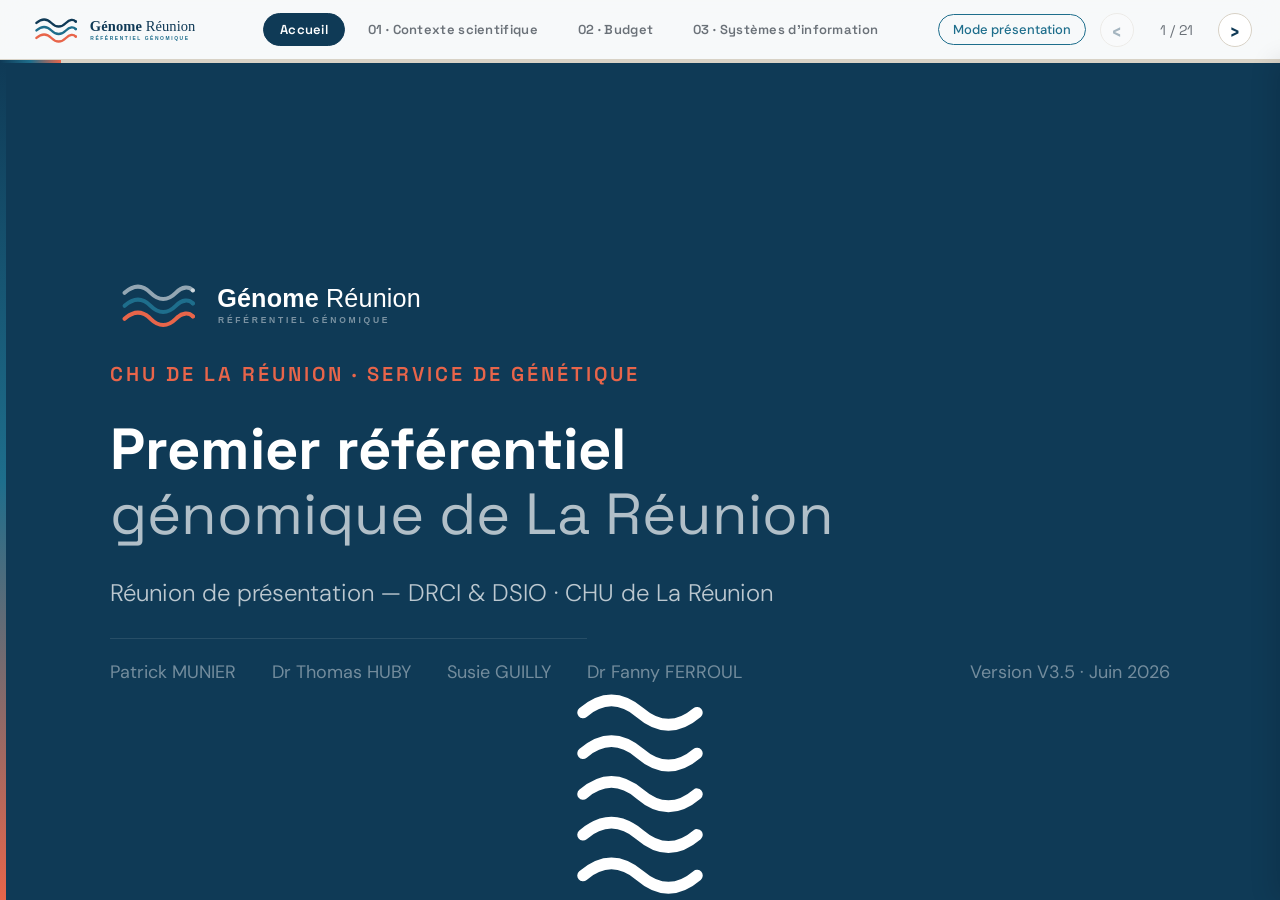
==== commit dd8f5c96: "Remove illustrative data caveat from slide 3 (ancestry chart) Co-Authored-By: Claude Haiku 4.5 <nore" ====
--- a/index.html
+++ b/index.html
@@ -52,18 +52,13 @@
   <div class="slide-inner">
     <div class="hero-slide">
       <div class="hero-waves">
-        <div class="wave-row wave-1">
-          <svg viewBox="0 0 1440 220" xmlns="http://www.w3.org/2000/svg" preserveAspectRatio="none"><path d="M0,80 C90,46 270,46 360,80 C450,114 630,114 720,80 C810,46 990,46 1080,80 C1170,114 1350,114 1440,80 L1440,220 L0,220 Z" fill="#091F30"/></svg>
-          <svg viewBox="0 0 1440 220" xmlns="http://www.w3.org/2000/svg" preserveAspectRatio="none"><path d="M0,80 C90,46 270,46 360,80 C450,114 630,114 720,80 C810,46 990,46 1080,80 C1170,114 1350,114 1440,80 L1440,220 L0,220 Z" fill="#091F30"/></svg>
-        </div>
-        <div class="wave-row wave-2">
-          <svg viewBox="0 0 1440 220" xmlns="http://www.w3.org/2000/svg" preserveAspectRatio="none"><path d="M0,120 C90,90 270,90 360,120 C450,150 630,150 720,120 C810,90 990,90 1080,120 C1170,150 1350,150 1440,120 L1440,220 L0,220 Z" fill="#1E6E8C"/></svg>
-          <svg viewBox="0 0 1440 220" xmlns="http://www.w3.org/2000/svg" preserveAspectRatio="none"><path d="M0,120 C90,90 270,90 360,120 C450,150 630,150 720,120 C810,90 990,90 1080,120 C1170,150 1350,150 1440,120 L1440,220 L0,220 Z" fill="#1E6E8C"/></svg>
-        </div>
-        <div class="wave-row wave-3">
-          <svg viewBox="0 0 1440 220" xmlns="http://www.w3.org/2000/svg" preserveAspectRatio="none"><path d="M0,155 C90,129 270,129 360,155 C450,181 630,181 720,155 C810,129 990,129 1080,155 C1170,181 1350,181 1440,155 L1440,220 L0,220 Z" fill="#E8654A"/></svg>
-          <svg viewBox="0 0 1440 220" xmlns="http://www.w3.org/2000/svg" preserveAspectRatio="none"><path d="M0,155 C90,129 270,129 360,155 C450,181 630,181 720,155 C810,129 990,129 1080,155 C1170,181 1350,181 1440,155 L1440,220 L0,220 Z" fill="#E8654A"/></svg>
-        </div>
+        <svg viewBox="0 0 560 1080" fill="none" style="width:100%;height:100%;">
+          <path d="M0,160 C93,80 186,80 280,160 C373,240 466,240 560,160" stroke="white" stroke-width="56" stroke-linecap="round"/>
+          <path d="M0,360 C93,280 186,280 280,360 C373,440 466,440 560,360" stroke="white" stroke-width="56" stroke-linecap="round"/>
+          <path d="M0,560 C93,480 186,480 280,560 C373,640 466,640 560,560" stroke="white" stroke-width="56" stroke-linecap="round"/>
+          <path d="M0,760 C93,680 186,680 280,760 C373,840 466,840 560,760" stroke="white" stroke-width="56" stroke-linecap="round"/>
+          <path d="M0,960 C93,880 186,880 280,960 C373,1040 466,1040 560,960" stroke="white" stroke-width="56" stroke-linecap="round"/>
+        </svg>
       </div>
       <div class="hero-accent-bar"></div>
       <div class="hero-content">
@@ -72,11 +67,11 @@
         <h1 class="hero-title">Premier référentiel<br><em>génomique de La Réunion</em></h1>
         <p class="hero-subtitle">Réunion de présentation — DRCI &amp; DSIO · CHU de La Réunion</p>
         <div class="hero-team">
-          <span>Pr Bérénice Doray</span>
           <span>Patrick MUNIER</span>
           <span>Dr Thomas HUBY</span>
           <span>Susie GUILLY</span>
           <span>Dr Fanny FERROUL</span>
+          <span class="hero-team-version">Version V3.5 · Juin 2026</span>
         </div>
       </div>
     </div>
@@ -191,11 +186,11 @@
         <div class="singularity-cards">
           <div class="card">
             <div class="card-kicker" style="color:var(--teal);">Admixture multicontinentale</div>
-            <p class="text-small" style="color:var(--ink);">Admixture multicontinentale (Afrique, Madagascar, Inde, Chine, Europe) créant une diversité génétique complexe et unique. Chaque individu porte une combinaison singulière de segments ancestraux sur un espace insulaire clos.</p>
+            <p class="text-small" style="color:var(--ink);">Peuplement sans autochtones, façonné par l'esclavage (Afrique, Madagascar), l'engagisme (Inde du Sud, Chine) et les migrations récentes. Chaque individu porte une combinaison unique de segments ancestraux sur un espace insulaire clos.</p>
           </div>
           <div class="card card--coral">
             <div class="card-kicker" style="color:var(--coral);">Effet fondateur</div>
-            <p class="text-small" style="color:var(--ink);">Quand un petit groupe fonde une population, certains variants génétiques rares deviennent localement fréquents. Ces variants restent invisibles dans les bases mondiales. Ex. : syndrome de Larsen-Bourbon (B4GALT7) et syndrome de Ravine, observés uniquement chez des familles réunionnaises.</p>
+            <p class="text-small" style="color:var(--ink);">Variants rares localement fixés, invisibles dans les bases mondiales. Ex. : syndrome de Larsen-Bourbon (B4GALT7) et syndrome de Ravine, décrits uniquement chez des familles réunionnaises.</p>
           </div>
         </div>
         <div class="slide-col ancestry-panel">
@@ -231,14 +226,14 @@
       <div class="clinical-compare">
         <div class="clinical-panel">
           <div class="clinical-kicker">Patient Européen</div>
-          <div class="clinical-headline">Diagnostic généralement clair</div>
-          <p class="clinical-body">Variant généralement interprétable grâce aux fréquences de référence calibrées sur sa population. Les bases gnomAD, ClinVar et les scores CADD sont généralement robustes pour ce profil.</p>
+          <div class="clinical-headline">Diagnostic clair</div>
+          <p class="clinical-body">Variant interprétable grâce aux fréquences de référence calibrées sur sa population. Les bases gnomAD, ClinVar et les scores CADD sont robustes pour ce profil.</p>
           <div class="clinical-result clinical-result--ok">Résultat : prise en charge adaptée</div>
         </div>
         <div class="clinical-vs">vs</div>
         <div class="clinical-panel clinical-panel--coral">
           <div class="clinical-kicker">Patient Réunionnais</div>
-          <div class="clinical-headline">VUS : Variant de signification inconnue</div>
+          <div class="clinical-headline">VUS — Signification Inconnue</div>
           <div class="clinical-list">
             <div class="callout callout--coral"><p>Faux positifs — diagnostics erronés (ex. cardiomyopathie hypertrophique)</p></div>
             <div class="callout callout--coral"><p>Analyses complémentaires inutiles · errance diagnostique</p></div>
@@ -261,7 +256,7 @@
       </div>
       <div class="slide-cols">
         <div class="slide-col">
-          <p class="text-body">Les recommandations de dose (CPIC) sont calibrées sur des cohortes majoritairement européennes. Les allèles CYP fréquents en Afrique et en Asie sont <strong style="color:var(--coral);">absents ou sous-représentés</strong> — un patient réunionnais admixé peut recevoir une dose <strong>inadaptée à son profil enzymatique réel.</strong></p>
+          <p class="text-body">Les algorithmes de dosage sont calibrés sur des cohortes européennes. Les allèles CYP fréquents en Afrique sont <strong style="color:var(--coral);">absents ou sous-représentés</strong> — un patient réunionnais peut recevoir une dose <strong>inadaptée à son profil enzymatique réel.</strong></p>
           <div class="pharma-allele-list">
             <div class="card pharma-allele-row">
               <div class="pharma-allele-name">CYP2C9</div>
@@ -288,9 +283,13 @@
               <div class="pharma-consequence-value" style="color:var(--coral);">Sous-dosage</div>
               <p class="text-small">Métabolisme ultra-rapide → élimination trop rapide → inefficacité</p>
             </div>
-            <div class="card" style="background:oklch(0.95 0.02 183);border-color:oklch(0.87 0.04 183);grid-column:1/-1;margin-top:16px;">
+            <div class="card">
+              <div class="pharma-consequence-value" style="color:var(--navy);">Invisible</div>
+              <p class="text-small">Variant causal classé VUS dans gnomAD — cause du problème non identifiée</p>
+            </div>
+            <div class="card" style="background:oklch(0.95 0.02 183);border-color:oklch(0.87 0.04 183);">
               <div class="pharma-consequence-value" style="color:var(--teal);">Solution</div>
-              <p class="text-small">Adapter les recommandations CPIC en intégrant les variants pharmacogénétiques réunionnais pour optimiser le dosage de chaque patient selon son profil enzymatique réel (module d'aide à l'analyse 2)</p>
+              <p class="text-small">Module IA 02 recalibre les recommandations CPIC sur les profils admixés réunionnais</p>
             </div>
           </div>
         </div>
@@ -309,7 +308,7 @@
       </div>
       <div class="slide-cols">
         <div class="slide-col">
-          <p class="text-body">Les modèles d'IA utilisés en <em>drug discovery</em> et pour les scores PRS (scores de risque polygénique) sont entraînés sur des bases génomiques <strong style="color:var(--coral);">mal adaptées à la population réunionnaise.</strong> Ce biais se propage à chaque étape.</p>
+          <p class="text-body">Les modèles d'IA utilisés en <em>drug discovery</em> et pour les scores PRS sont entraînés sur des bases génomiques <strong style="color:var(--coral);">majoritairement européennes.</strong> Ce biais se propage à chaque étape.</p>
           <div class="ai-chain">
             <div class="ai-chain-step">
               <div class="ai-chain-step-title">1 — Données d'entraînement biaisées</div>
@@ -370,7 +369,7 @@
         <div class="kpi-card kpi-card--teal">
           <div class="kpi-value">350</div>
           <div class="kpi-desc">WGS sélectionnés via algorithme S_div</div>
-          <div class="kpi-tag" style="color:#7AB5CC;">Panel WGS · (POPgen)</div>
+          <div class="kpi-tag" style="color:#7AB5CC;">Panel WGS · 0 € (POPgen)</div>
         </div>
         <div class="kpi-card kpi-card--coral">
           <div class="kpi-value">100</div>
@@ -379,7 +378,7 @@
         </div>
         <div class="kpi-card kpi-card--ghost">
           <div class="kpi-value" style="font-size:40px;">36 mois</div>
-          <div class="kpi-desc">7 phases · 4 modules d'aide à l'analyse clinique · portail web</div>
+          <div class="kpi-desc">7 phases · 4 modules IA cliniques · portail web</div>
           <div class="kpi-tag" style="color:oklch(0.75 0.1 80);">Durée totale</div>
         </div>
       </div>
@@ -431,7 +430,7 @@
           </div>
           <h2 class="pipeline-title" style="color:var(--navy);">350 WGS</h2>
           <div class="pipeline-ghost" style="color:var(--coral);opacity:0.35;">322 + 28</div>
-          <p class="text-small" style="color:var(--ink);">Noyau géo-ancestral (322) + bras découverte (28) · Séquençage WGS pris en charge par POPgen</p>
+          <p class="text-small" style="color:var(--ink);">Noyau géo-ancestral (322) + bras découverte (28) · Séquençage WGS pris en charge par POPgen à <strong>coût nul</strong></p>
           <div style="margin-top:auto;padding:12px 16px;background:oklch(0.92 0.05 30);border-radius:8px;">
             <p style="font-family:var(--font-title);font-size:16px;color:var(--coral);font-weight:700;">Sélection via algorithme S_div</p>
           </div>
@@ -489,6 +488,7 @@
           <canvas id="sdivRadarChart" role="img" aria-label="Radar des pondérations de l'algorithme S_div : PCA 30 %, ADMIX 30 %, IBD 25 %, ROH 15 %"></canvas>
         </div>
       </div>
+      <p class="slide-note">Robustesse : 100+ ordres aléatoires de secteurs · cible de stabilité &gt; 95 % · poids analysés par sensibilité ±10 %</p>
     </div>
   </div>
 </section>
@@ -524,7 +524,7 @@
     <div class="slide-pad">
       <div class="slide-header">
         <span class="slide-eyebrow">Valorisation clinique</span>
-        <h1 class="slide-title">4 modules d'aide à l'analyse clinique</h1>
+        <h1 class="slide-title">4 modules d'IA clinique</h1>
       </div>
       <div class="grid-2" style="flex:1;">
         <div class="module-card">
@@ -570,11 +570,11 @@
     <div class="section-slide">
       <div class="section-waves">
         <svg viewBox="0 0 520 1160" fill="none" style="width:100%;height:100%;">
-          <path d="M0,120 C87,40 173,40 260,120 C347,200 433,200 520,120" stroke="rgba(15,58,86,1)" stroke-width="56" stroke-linecap="round"/>
-          <path d="M0,320 C87,240 173,240 260,320 C347,400 433,400 520,320" stroke="rgba(30,110,140,1)" stroke-width="56" stroke-linecap="round"/>
-          <path d="M0,520 C87,440 173,440 260,520 C347,600 433,600 520,520" stroke="rgba(232,101,74,1)" stroke-width="56" stroke-linecap="round"/>
-          <path d="M0,720 C87,640 173,640 260,720 C347,800 433,800 520,720" stroke="rgba(15,58,86,1)" stroke-width="56" stroke-linecap="round"/>
-          <path d="M0,920 C87,840 173,840 260,920 C347,1000 433,1000 520,920" stroke="rgba(30,110,140,1)" stroke-width="56" stroke-linecap="round"/>
+          <path d="M0,120 C87,40 173,40 260,120 C347,200 433,200 520,120" stroke="white" stroke-width="56" stroke-linecap="round"/>
+          <path d="M0,320 C87,240 173,240 260,320 C347,400 433,400 520,320" stroke="white" stroke-width="56" stroke-linecap="round"/>
+          <path d="M0,520 C87,440 173,440 260,520 C347,600 433,600 520,520" stroke="white" stroke-width="56" stroke-linecap="round"/>
+          <path d="M0,720 C87,640 173,640 260,720 C347,800 433,800 520,720" stroke="white" stroke-width="56" stroke-linecap="round"/>
+          <path d="M0,920 C87,840 173,840 260,920 C347,1000 433,1000 520,920" stroke="white" stroke-width="56" stroke-linecap="round"/>
         </svg>
       </div>
       <div class="section-content">
@@ -690,13 +690,13 @@
 <section class="slide slide--teal" data-part="si" data-label="14 — [Section] Systèmes d'information" data-notes="Section Systèmes d'Information : infrastructure, stockage, sécurité des données, architecture pipeline et accompagnement DSIO attendu.">
   <div class="slide-inner">
     <div class="section-slide">
-      <div class="section-waves">
+      <div class="section-waves" style="opacity:0.08;">
         <svg viewBox="0 0 520 1160" fill="none" style="width:100%;height:100%;">
-          <path d="M0,120 C87,40 173,40 260,120 C347,200 433,200 520,120" stroke="rgba(15,58,86,1)" stroke-width="56" stroke-linecap="round"/>
-          <path d="M0,320 C87,240 173,240 260,320 C347,400 433,400 520,320" stroke="rgba(30,110,140,1)" stroke-width="56" stroke-linecap="round"/>
-          <path d="M0,520 C87,440 173,440 260,520 C347,600 433,600 520,520" stroke="rgba(232,101,74,1)" stroke-width="56" stroke-linecap="round"/>
-          <path d="M0,720 C87,640 173,640 260,720 C347,800 433,800 520,720" stroke="rgba(15,58,86,1)" stroke-width="56" stroke-linecap="round"/>
-          <path d="M0,920 C87,840 173,840 260,920 C347,1000 433,1000 520,920" stroke="rgba(30,110,140,1)" stroke-width="56" stroke-linecap="round"/>
+          <path d="M0,120 C87,40 173,40 260,120 C347,200 433,200 520,120" stroke="white" stroke-width="56" stroke-linecap="round"/>
+          <path d="M0,320 C87,240 173,240 260,320 C347,400 433,400 520,320" stroke="white" stroke-width="56" stroke-linecap="round"/>
+          <path d="M0,520 C87,440 173,440 260,520 C347,600 433,600 520,520" stroke="white" stroke-width="56" stroke-linecap="round"/>
+          <path d="M0,720 C87,640 173,640 260,720 C347,800 433,800 520,720" stroke="white" stroke-width="56" stroke-linecap="round"/>
+          <path d="M0,920 C87,840 173,840 260,920 C347,1000 433,1000 520,920" stroke="white" stroke-width="56" stroke-linecap="round"/>
         </svg>
       </div>
       <div class="section-content">
@@ -785,7 +785,7 @@
             <div class="support-item"><div class="support-item-title">Mise en place de l'infrastructure</div><p>Configuration serveurs · réseau sécurisé · virtualisation · stockage distribué (cible M3)</p></div>
             <div class="support-item support-item--teal"><div class="support-item-title">Certification HDS &amp; conformité SSI</div><p>Accompagnement CNIL/RGPD · politique de sécurité SI · plan de continuité PRA/PCA</p></div>
             <div class="support-item support-item--coral"><div class="support-item-title">Intégration au SI du CHU</div><p>Connexion DPI · annuaire LDAP/AD · interfaces HL7/FHIR pour le portail clinique</p></div>
-            <div class="support-item support-item--amber"><div class="support-item-title">Compétences &amp; formation</div><p>Bioinformaticien Python/Django · admin système Linux/Docker · 35 000 € formation prévu</p></div>
+            <div class="support-item support-item--amber"><div class="support-item-title">Compétences &amp; formation</div><p>Bioinformaticien Python/Flask · admin système Linux/Docker · 35 000 € formation prévu</p></div>
           </div>
         </div>
         <div class="slide-sep"></div>
--- a/css/main.css
+++ b/css/main.css
@@ -12,7 +12,7 @@
   --teal-rgb: 30, 110, 140;
   --coral:    #E8654A;
   --coral-rgb: 232, 101, 74;
-  --bg-light: #F4F1EA;
+  --bg-light: #FBFAF7;
   --white:    #FFFFFF;
   --muted:    #6A7178;
   --border:   #D8D2C6;
--- a/css/slides/s00-hero.css
+++ b/css/slides/s00-hero.css
@@ -30,9 +30,9 @@
   height: 100%;
   display: block;
 }
-.wave-1 { animation: wave-pan 20s linear infinite; opacity: .6; }
-.wave-2 { animation: wave-pan 14s linear infinite reverse; opacity: .45; }
-.wave-3 { animation: wave-pan 9s linear infinite; opacity: .2; }
+.wave-1 { animation: wave-pan 32s linear infinite; opacity: .6; }
+.wave-2 { animation: wave-pan 22s linear infinite reverse; opacity: .45; }
+.wave-3 { animation: wave-pan 15s linear infinite; opacity: .2; }
 @keyframes wave-pan {
   from { transform: translateX(0); }
   to   { transform: translateX(-50%); }
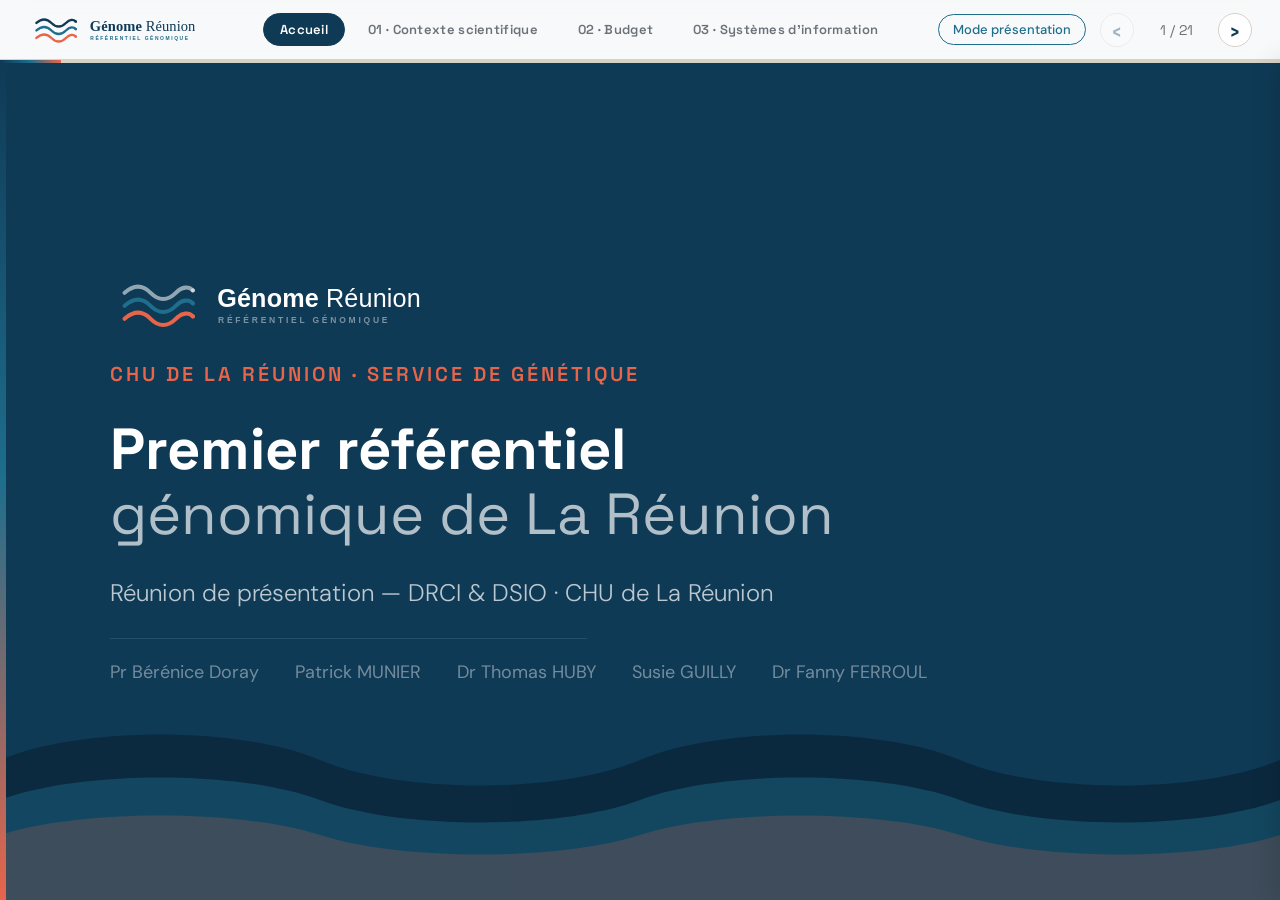
==== commit 72fe518a: "Différencier la slide 9 (Pipeline) des chiffres clés de la slide 8 Les 3 cartes du pipeline méthodol" ====
--- a/index.html
+++ b/index.html
@@ -52,13 +52,18 @@
   <div class="slide-inner">
     <div class="hero-slide">
       <div class="hero-waves">
-        <svg viewBox="0 0 560 1080" fill="none" style="width:100%;height:100%;">
-          <path d="M0,160 C93,80 186,80 280,160 C373,240 466,240 560,160" stroke="white" stroke-width="56" stroke-linecap="round"/>
-          <path d="M0,360 C93,280 186,280 280,360 C373,440 466,440 560,360" stroke="white" stroke-width="56" stroke-linecap="round"/>
-          <path d="M0,560 C93,480 186,480 280,560 C373,640 466,640 560,560" stroke="white" stroke-width="56" stroke-linecap="round"/>
-          <path d="M0,760 C93,680 186,680 280,760 C373,840 466,840 560,760" stroke="white" stroke-width="56" stroke-linecap="round"/>
-          <path d="M0,960 C93,880 186,880 280,960 C373,1040 466,1040 560,960" stroke="white" stroke-width="56" stroke-linecap="round"/>
-        </svg>
+        <div class="wave-row wave-1">
+          <svg viewBox="0 0 1440 220" xmlns="http://www.w3.org/2000/svg" preserveAspectRatio="none"><path d="M0,80 C90,46 270,46 360,80 C450,114 630,114 720,80 C810,46 990,46 1080,80 C1170,114 1350,114 1440,80 L1440,220 L0,220 Z" fill="#091F30"/></svg>
+          <svg viewBox="0 0 1440 220" xmlns="http://www.w3.org/2000/svg" preserveAspectRatio="none"><path d="M0,80 C90,46 270,46 360,80 C450,114 630,114 720,80 C810,46 990,46 1080,80 C1170,114 1350,114 1440,80 L1440,220 L0,220 Z" fill="#091F30"/></svg>
+        </div>
+        <div class="wave-row wave-2">
+          <svg viewBox="0 0 1440 220" xmlns="http://www.w3.org/2000/svg" preserveAspectRatio="none"><path d="M0,120 C90,90 270,90 360,120 C450,150 630,150 720,120 C810,90 990,90 1080,120 C1170,150 1350,150 1440,120 L1440,220 L0,220 Z" fill="#1E6E8C"/></svg>
+          <svg viewBox="0 0 1440 220" xmlns="http://www.w3.org/2000/svg" preserveAspectRatio="none"><path d="M0,120 C90,90 270,90 360,120 C450,150 630,150 720,120 C810,90 990,90 1080,120 C1170,150 1350,150 1440,120 L1440,220 L0,220 Z" fill="#1E6E8C"/></svg>
+        </div>
+        <div class="wave-row wave-3">
+          <svg viewBox="0 0 1440 220" xmlns="http://www.w3.org/2000/svg" preserveAspectRatio="none"><path d="M0,155 C90,129 270,129 360,155 C450,181 630,181 720,155 C810,129 990,129 1080,155 C1170,181 1350,181 1440,155 L1440,220 L0,220 Z" fill="#E8654A"/></svg>
+          <svg viewBox="0 0 1440 220" xmlns="http://www.w3.org/2000/svg" preserveAspectRatio="none"><path d="M0,155 C90,129 270,129 360,155 C450,181 630,181 720,155 C810,129 990,129 1080,155 C1170,181 1350,181 1440,155 L1440,220 L0,220 Z" fill="#E8654A"/></svg>
+        </div>
       </div>
       <div class="hero-accent-bar"></div>
       <div class="hero-content">
@@ -67,11 +72,11 @@
         <h1 class="hero-title">Premier référentiel<br><em>génomique de La Réunion</em></h1>
         <p class="hero-subtitle">Réunion de présentation — DRCI &amp; DSIO · CHU de La Réunion</p>
         <div class="hero-team">
+          <span>Pr Bérénice Doray</span>
           <span>Patrick MUNIER</span>
           <span>Dr Thomas HUBY</span>
           <span>Susie GUILLY</span>
           <span>Dr Fanny FERROUL</span>
-          <span class="hero-team-version">Version V3.5 · Juin 2026</span>
         </div>
       </div>
     </div>
@@ -186,11 +191,11 @@
         <div class="singularity-cards">
           <div class="card">
             <div class="card-kicker" style="color:var(--teal);">Admixture multicontinentale</div>
-            <p class="text-small" style="color:var(--ink);">Peuplement sans autochtones, façonné par l'esclavage (Afrique, Madagascar), l'engagisme (Inde du Sud, Chine) et les migrations récentes. Chaque individu porte une combinaison unique de segments ancestraux sur un espace insulaire clos.</p>
+            <p class="text-small" style="color:var(--ink);">Admixture multicontinentale (Afrique, Madagascar, Inde, Chine, Europe) créant une diversité génétique complexe et unique. Chaque individu porte une combinaison singulière de segments ancestraux sur un espace insulaire clos.</p>
           </div>
           <div class="card card--coral">
             <div class="card-kicker" style="color:var(--coral);">Effet fondateur</div>
-            <p class="text-small" style="color:var(--ink);">Variants rares localement fixés, invisibles dans les bases mondiales. Ex. : syndrome de Larsen-Bourbon (B4GALT7) et syndrome de Ravine, décrits uniquement chez des familles réunionnaises.</p>
+            <p class="text-small" style="color:var(--ink);">Quand un petit groupe fonde une population, certains variants génétiques rares deviennent localement fréquents. Ces variants restent invisibles dans les bases mondiales. Ex. : syndrome de Larsen-Bourbon (B4GALT7) et syndrome de Ravine, observés uniquement chez des familles réunionnaises.</p>
           </div>
         </div>
         <div class="slide-col ancestry-panel">
@@ -226,14 +231,14 @@
       <div class="clinical-compare">
         <div class="clinical-panel">
           <div class="clinical-kicker">Patient Européen</div>
-          <div class="clinical-headline">Diagnostic clair</div>
-          <p class="clinical-body">Variant interprétable grâce aux fréquences de référence calibrées sur sa population. Les bases gnomAD, ClinVar et les scores CADD sont robustes pour ce profil.</p>
+          <div class="clinical-headline">Diagnostic généralement clair</div>
+          <p class="clinical-body">Variant généralement interprétable grâce aux fréquences de référence calibrées sur sa population. Les bases gnomAD, ClinVar et les scores CADD sont généralement robustes pour ce profil.</p>
           <div class="clinical-result clinical-result--ok">Résultat : prise en charge adaptée</div>
         </div>
         <div class="clinical-vs">vs</div>
         <div class="clinical-panel clinical-panel--coral">
           <div class="clinical-kicker">Patient Réunionnais</div>
-          <div class="clinical-headline">VUS — Signification Inconnue</div>
+          <div class="clinical-headline">VUS : Variant de signification inconnue</div>
           <div class="clinical-list">
             <div class="callout callout--coral"><p>Faux positifs — diagnostics erronés (ex. cardiomyopathie hypertrophique)</p></div>
             <div class="callout callout--coral"><p>Analyses complémentaires inutiles · errance diagnostique</p></div>
@@ -256,7 +261,7 @@
       </div>
       <div class="slide-cols">
         <div class="slide-col">
-          <p class="text-body">Les algorithmes de dosage sont calibrés sur des cohortes européennes. Les allèles CYP fréquents en Afrique sont <strong style="color:var(--coral);">absents ou sous-représentés</strong> — un patient réunionnais peut recevoir une dose <strong>inadaptée à son profil enzymatique réel.</strong></p>
+          <p class="text-body">Les recommandations de dose (CPIC) sont calibrées sur des cohortes majoritairement européennes. Les allèles CYP fréquents en Afrique et en Asie sont <strong style="color:var(--coral);">absents ou sous-représentés</strong> — un patient réunionnais admixé peut recevoir une dose <strong>inadaptée à son profil enzymatique réel.</strong></p>
           <div class="pharma-allele-list">
             <div class="card pharma-allele-row">
               <div class="pharma-allele-name">CYP2C9</div>
@@ -283,13 +288,9 @@
               <div class="pharma-consequence-value" style="color:var(--coral);">Sous-dosage</div>
               <p class="text-small">Métabolisme ultra-rapide → élimination trop rapide → inefficacité</p>
             </div>
-            <div class="card">
-              <div class="pharma-consequence-value" style="color:var(--navy);">Invisible</div>
-              <p class="text-small">Variant causal classé VUS dans gnomAD — cause du problème non identifiée</p>
-            </div>
-            <div class="card" style="background:oklch(0.95 0.02 183);border-color:oklch(0.87 0.04 183);">
+            <div class="card" style="background:oklch(0.95 0.02 183);border-color:oklch(0.87 0.04 183);grid-column:1/-1;margin-top:16px;">
               <div class="pharma-consequence-value" style="color:var(--teal);">Solution</div>
-              <p class="text-small">Module IA 02 recalibre les recommandations CPIC sur les profils admixés réunionnais</p>
+              <p class="text-small">Adapter les recommandations CPIC en intégrant les variants pharmacogénétiques réunionnais pour optimiser le dosage de chaque patient selon son profil enzymatique réel (module d'aide à l'analyse 2)</p>
             </div>
           </div>
         </div>
@@ -308,7 +309,7 @@
       </div>
       <div class="slide-cols">
         <div class="slide-col">
-          <p class="text-body">Les modèles d'IA utilisés en <em>drug discovery</em> et pour les scores PRS sont entraînés sur des bases génomiques <strong style="color:var(--coral);">majoritairement européennes.</strong> Ce biais se propage à chaque étape.</p>
+          <p class="text-body">Les modèles d'IA utilisés en <em>drug discovery</em> et pour les scores PRS (scores de risque polygénique) sont entraînés sur des bases génomiques <strong style="color:var(--coral);">mal adaptées à la population réunionnaise.</strong> Ce biais se propage à chaque étape.</p>
           <div class="ai-chain">
             <div class="ai-chain-step">
               <div class="ai-chain-step-title">1 — Données d'entraînement biaisées</div>
@@ -369,7 +370,7 @@
         <div class="kpi-card kpi-card--teal">
           <div class="kpi-value">350</div>
           <div class="kpi-desc">WGS sélectionnés via algorithme S_div</div>
-          <div class="kpi-tag" style="color:#7AB5CC;">Panel WGS · 0 € (POPgen)</div>
+          <div class="kpi-tag" style="color:#7AB5CC;">Panel WGS · (POPgen)</div>
         </div>
         <div class="kpi-card kpi-card--coral">
           <div class="kpi-value">100</div>
@@ -378,7 +379,7 @@
         </div>
         <div class="kpi-card kpi-card--ghost">
           <div class="kpi-value" style="font-size:40px;">36 mois</div>
-          <div class="kpi-desc">7 phases · 4 modules IA cliniques · portail web</div>
+          <div class="kpi-desc">7 phases · 4 modules d'aide à l'analyse clinique · portail web</div>
           <div class="kpi-tag" style="color:oklch(0.75 0.1 80);">Durée totale</div>
         </div>
       </div>
@@ -401,7 +402,7 @@
             <span class="pipeline-kicker" style="color:rgba(255,255,255,0.55);">Couche populationnelle</span>
           </div>
           <h2 class="pipeline-title">Cohorte SNP</h2>
-          <div class="pipeline-ghost" style="color:rgba(255,255,255,0.2);">2 500</div>
+          <div class="pipeline-ghost" style="color:rgba(255,255,255,0.2);">~1,9 M SNP</div>
           <p class="text-small" style="color:rgba(255,255,255,0.72);">Génotypage puce GDA-8 · ~1,9 M SNP · Structure génétique · Base du recalibrage des fréquences finales</p>
           <div class="pipeline-tags">
             <span class="pipeline-tag">PCA</span>
@@ -415,7 +416,7 @@
             <div class="pipeline-num" style="color:var(--teal);">2</div>
             <span class="pipeline-kicker" style="color:rgba(255,255,255,0.65);">Module familial</span>
           </div>
-          <h2 class="pipeline-title">100 Familles</h2>
+          <h2 class="pipeline-title">Familles nucléaires</h2>
           <div class="pipeline-ghost" style="color:rgba(255,255,255,0.22);">~300 ind.</div>
           <p class="text-small" style="color:rgba(255,255,255,0.85);">Hors cohorte · Transmission mendélienne · Phasage haplotypique réunionnais via SHAPEIT4</p>
           <div style="margin-top:auto;padding:12px 16px;background:rgba(255,255,255,0.15);border-radius:8px;">
@@ -428,9 +429,9 @@
             <div class="pipeline-num" style="color:white;background:var(--coral);">3</div>
             <span class="pipeline-kicker" style="color:var(--coral);">Panel hybride · POPgen</span>
           </div>
-          <h2 class="pipeline-title" style="color:var(--navy);">350 WGS</h2>
+          <h2 class="pipeline-title" style="color:var(--navy);">Séquençage WGS</h2>
           <div class="pipeline-ghost" style="color:var(--coral);opacity:0.35;">322 + 28</div>
-          <p class="text-small" style="color:var(--ink);">Noyau géo-ancestral (322) + bras découverte (28) · Séquençage WGS pris en charge par POPgen à <strong>coût nul</strong></p>
+          <p class="text-small" style="color:var(--ink);">Noyau géo-ancestral (322) + bras découverte (28) · Séquençage WGS pris en charge par POPgen</p>
           <div style="margin-top:auto;padding:12px 16px;background:oklch(0.92 0.05 30);border-radius:8px;">
             <p style="font-family:var(--font-title);font-size:16px;color:var(--coral);font-weight:700;">Sélection via algorithme S_div</p>
           </div>
@@ -488,7 +489,6 @@
           <canvas id="sdivRadarChart" role="img" aria-label="Radar des pondérations de l'algorithme S_div : PCA 30 %, ADMIX 30 %, IBD 25 %, ROH 15 %"></canvas>
         </div>
       </div>
-      <p class="slide-note">Robustesse : 100+ ordres aléatoires de secteurs · cible de stabilité &gt; 95 % · poids analysés par sensibilité ±10 %</p>
     </div>
   </div>
 </section>
@@ -524,7 +524,7 @@
     <div class="slide-pad">
       <div class="slide-header">
         <span class="slide-eyebrow">Valorisation clinique</span>
-        <h1 class="slide-title">4 modules d'IA clinique</h1>
+        <h1 class="slide-title">4 modules d'aide à l'analyse clinique</h1>
       </div>
       <div class="grid-2" style="flex:1;">
         <div class="module-card">
@@ -568,14 +568,19 @@
 <section class="slide slide--navy" data-part="budget" data-label="10 — [Section] Budget" data-notes="Section Budget : postes de dépenses, 3 décisions structurantes, scénarios et financements envisagés.">
   <div class="slide-inner">
     <div class="section-slide">
-      <div class="section-waves">
-        <svg viewBox="0 0 520 1160" fill="none" style="width:100%;height:100%;">
-          <path d="M0,120 C87,40 173,40 260,120 C347,200 433,200 520,120" stroke="white" stroke-width="56" stroke-linecap="round"/>
-          <path d="M0,320 C87,240 173,240 260,320 C347,400 433,400 520,320" stroke="white" stroke-width="56" stroke-linecap="round"/>
-          <path d="M0,520 C87,440 173,440 260,520 C347,600 433,600 520,520" stroke="white" stroke-width="56" stroke-linecap="round"/>
-          <path d="M0,720 C87,640 173,640 260,720 C347,800 433,800 520,720" stroke="white" stroke-width="56" stroke-linecap="round"/>
-          <path d="M0,920 C87,840 173,840 260,920 C347,1000 433,1000 520,920" stroke="white" stroke-width="56" stroke-linecap="round"/>
-        </svg>
+      <div class="hero-waves">
+        <div class="wave-row wave-1">
+          <svg viewBox="0 0 1440 220" xmlns="http://www.w3.org/2000/svg" preserveAspectRatio="none"><path d="M0,80 C90,46 270,46 360,80 C450,114 630,114 720,80 C810,46 990,46 1080,80 C1170,114 1350,114 1440,80 L1440,220 L0,220 Z" fill="#091F30"/></svg>
+          <svg viewBox="0 0 1440 220" xmlns="http://www.w3.org/2000/svg" preserveAspectRatio="none"><path d="M0,80 C90,46 270,46 360,80 C450,114 630,114 720,80 C810,46 990,46 1080,80 C1170,114 1350,114 1440,80 L1440,220 L0,220 Z" fill="#091F30"/></svg>
+        </div>
+        <div class="wave-row wave-2">
+          <svg viewBox="0 0 1440 220" xmlns="http://www.w3.org/2000/svg" preserveAspectRatio="none"><path d="M0,120 C90,90 270,90 360,120 C450,150 630,150 720,120 C810,90 990,90 1080,120 C1170,150 1350,150 1440,120 L1440,220 L0,220 Z" fill="#1E6E8C"/></svg>
+          <svg viewBox="0 0 1440 220" xmlns="http://www.w3.org/2000/svg" preserveAspectRatio="none"><path d="M0,120 C90,90 270,90 360,120 C450,150 630,150 720,120 C810,90 990,90 1080,120 C1170,150 1350,150 1440,120 L1440,220 L0,220 Z" fill="#1E6E8C"/></svg>
+        </div>
+        <div class="wave-row wave-3">
+          <svg viewBox="0 0 1440 220" xmlns="http://www.w3.org/2000/svg" preserveAspectRatio="none"><path d="M0,155 C90,129 270,129 360,155 C450,181 630,181 720,155 C810,129 990,129 1080,155 C1170,181 1350,181 1440,155 L1440,220 L0,220 Z" fill="#E8654A"/></svg>
+          <svg viewBox="0 0 1440 220" xmlns="http://www.w3.org/2000/svg" preserveAspectRatio="none"><path d="M0,155 C90,129 270,129 360,155 C450,181 630,181 720,155 C810,129 990,129 1080,155 C1170,181 1350,181 1440,155 L1440,220 L0,220 Z" fill="#E8654A"/></svg>
+        </div>
       </div>
       <div class="section-content">
         <div class="section-eyebrow">Plan économique</div>
@@ -687,17 +692,22 @@
 </section>
 
 <!-- 14 — [Section] Systèmes d'information -->
-<section class="slide slide--teal" data-part="si" data-label="14 — [Section] Systèmes d'information" data-notes="Section Systèmes d'Information : infrastructure, stockage, sécurité des données, architecture pipeline et accompagnement DSIO attendu.">
+<section class="slide slide--navy" data-part="si" data-label="14 — [Section] Systèmes d'information" data-notes="Section Systèmes d'Information : infrastructure, stockage, sécurité des données, architecture pipeline et accompagnement DSIO attendu.">
   <div class="slide-inner">
     <div class="section-slide">
-      <div class="section-waves" style="opacity:0.08;">
-        <svg viewBox="0 0 520 1160" fill="none" style="width:100%;height:100%;">
-          <path d="M0,120 C87,40 173,40 260,120 C347,200 433,200 520,120" stroke="white" stroke-width="56" stroke-linecap="round"/>
-          <path d="M0,320 C87,240 173,240 260,320 C347,400 433,400 520,320" stroke="white" stroke-width="56" stroke-linecap="round"/>
-          <path d="M0,520 C87,440 173,440 260,520 C347,600 433,600 520,520" stroke="white" stroke-width="56" stroke-linecap="round"/>
-          <path d="M0,720 C87,640 173,640 260,720 C347,800 433,800 520,720" stroke="white" stroke-width="56" stroke-linecap="round"/>
-          <path d="M0,920 C87,840 173,840 260,920 C347,1000 433,1000 520,920" stroke="white" stroke-width="56" stroke-linecap="round"/>
-        </svg>
+      <div class="hero-waves">
+        <div class="wave-row wave-1">
+          <svg viewBox="0 0 1440 220" xmlns="http://www.w3.org/2000/svg" preserveAspectRatio="none"><path d="M0,80 C90,46 270,46 360,80 C450,114 630,114 720,80 C810,46 990,46 1080,80 C1170,114 1350,114 1440,80 L1440,220 L0,220 Z" fill="#091F30"/></svg>
+          <svg viewBox="0 0 1440 220" xmlns="http://www.w3.org/2000/svg" preserveAspectRatio="none"><path d="M0,80 C90,46 270,46 360,80 C450,114 630,114 720,80 C810,46 990,46 1080,80 C1170,114 1350,114 1440,80 L1440,220 L0,220 Z" fill="#091F30"/></svg>
+        </div>
+        <div class="wave-row wave-2">
+          <svg viewBox="0 0 1440 220" xmlns="http://www.w3.org/2000/svg" preserveAspectRatio="none"><path d="M0,120 C90,90 270,90 360,120 C450,150 630,150 720,120 C810,90 990,90 1080,120 C1170,150 1350,150 1440,120 L1440,220 L0,220 Z" fill="#1E6E8C"/></svg>
+          <svg viewBox="0 0 1440 220" xmlns="http://www.w3.org/2000/svg" preserveAspectRatio="none"><path d="M0,120 C90,90 270,90 360,120 C450,150 630,150 720,120 C810,90 990,90 1080,120 C1170,150 1350,150 1440,120 L1440,220 L0,220 Z" fill="#1E6E8C"/></svg>
+        </div>
+        <div class="wave-row wave-3">
+          <svg viewBox="0 0 1440 220" xmlns="http://www.w3.org/2000/svg" preserveAspectRatio="none"><path d="M0,155 C90,129 270,129 360,155 C450,181 630,181 720,155 C810,129 990,129 1080,155 C1170,181 1350,181 1440,155 L1440,220 L0,220 Z" fill="#E8654A"/></svg>
+          <svg viewBox="0 0 1440 220" xmlns="http://www.w3.org/2000/svg" preserveAspectRatio="none"><path d="M0,155 C90,129 270,129 360,155 C450,181 630,181 720,155 C810,129 990,129 1080,155 C1170,181 1350,181 1440,155 L1440,220 L0,220 Z" fill="#E8654A"/></svg>
+        </div>
       </div>
       <div class="section-content">
         <div class="section-eyebrow">Aspects techniques</div>
@@ -785,7 +795,7 @@
             <div class="support-item"><div class="support-item-title">Mise en place de l'infrastructure</div><p>Configuration serveurs · réseau sécurisé · virtualisation · stockage distribué (cible M3)</p></div>
             <div class="support-item support-item--teal"><div class="support-item-title">Certification HDS &amp; conformité SSI</div><p>Accompagnement CNIL/RGPD · politique de sécurité SI · plan de continuité PRA/PCA</p></div>
             <div class="support-item support-item--coral"><div class="support-item-title">Intégration au SI du CHU</div><p>Connexion DPI · annuaire LDAP/AD · interfaces HL7/FHIR pour le portail clinique</p></div>
-            <div class="support-item support-item--amber"><div class="support-item-title">Compétences &amp; formation</div><p>Bioinformaticien Python/Flask · admin système Linux/Docker · 35 000 € formation prévu</p></div>
+            <div class="support-item support-item--amber"><div class="support-item-title">Compétences &amp; formation</div><p>Bioinformaticien Python/Django · admin système Linux/Docker · 35 000 € formation prévu</p></div>
           </div>
         </div>
         <div class="slide-sep"></div>
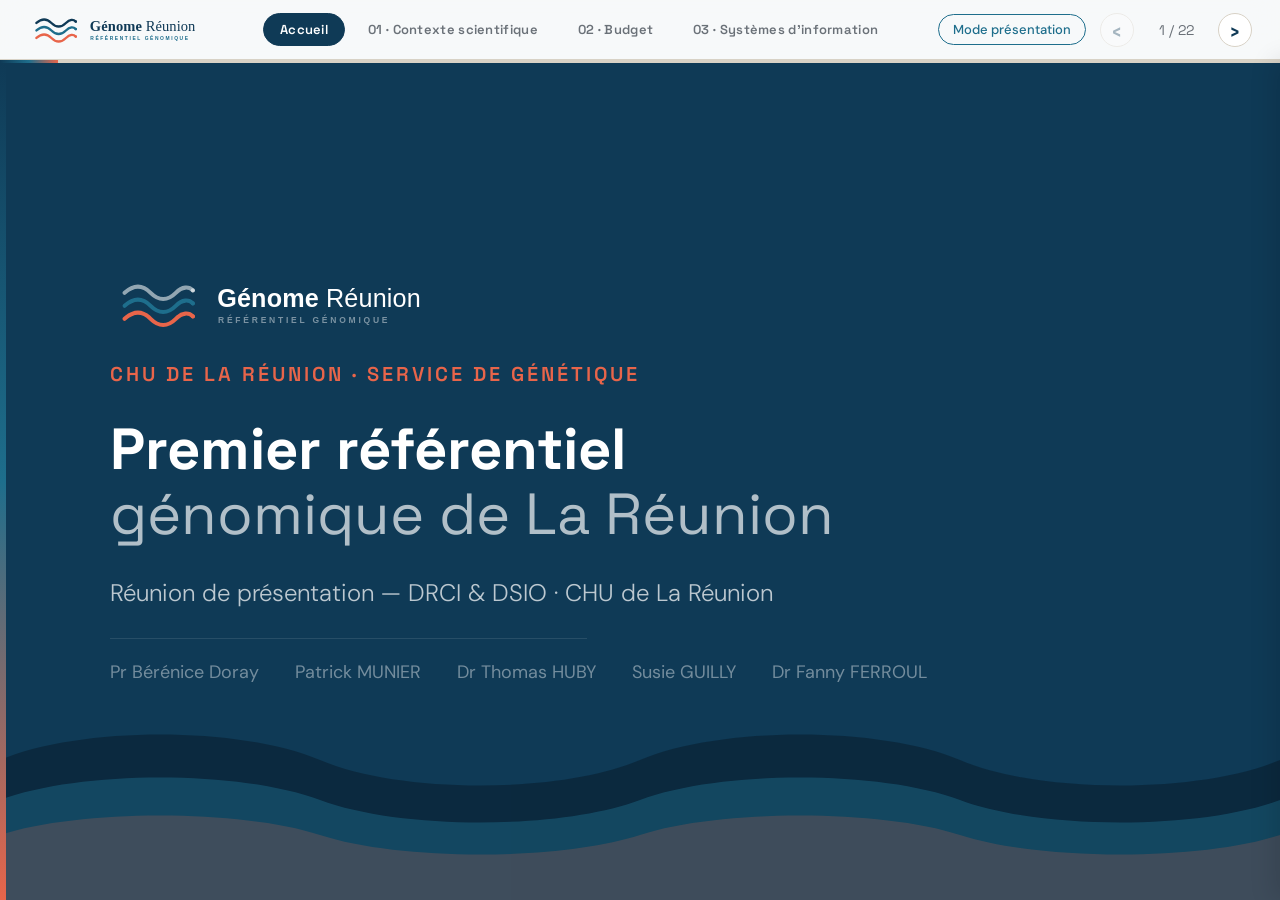
==== commit 367860d4: "Ajouter la slide PCA globale (preuve visuelle, données réelles) avant la section Budget Nouvelle sli" ====
--- a/index.html
+++ b/index.html
@@ -23,13 +23,13 @@
   <div id="nav-center">
     <button class="sec-pill" data-goto="0">Accueil</button>
     <button class="sec-pill" data-goto="2">01 · Contexte scientifique</button>
-    <button class="sec-pill" data-goto="12">02 · Budget</button>
-    <button class="sec-pill" data-goto="16">03 · Systèmes d'information</button>
+    <button class="sec-pill" data-goto="13">02 · Budget</button>
+    <button class="sec-pill" data-goto="17">03 · Systèmes d'information</button>
   </div>
   <div id="nav-right">
     <a class="presenter-link" href="presenter.html" target="_blank" rel="noopener">Mode présentation</a>
     <button class="nbtn" id="bp" aria-label="Diapositive précédente">‹</button>
-    <span id="ctr" aria-live="polite">1 / 21</span>
+    <span id="ctr" aria-live="polite">1 / 22</span>
     <button class="nbtn" id="bn" aria-label="Diapositive suivante">›</button>
     <button id="burger" aria-label="Ouvrir le menu" aria-expanded="false"><span></span><span></span><span></span></button>
   </div>
@@ -38,8 +38,8 @@
 <div id="mobile-menu">
   <button class="sec-pill" data-goto="0">Accueil</button>
   <button class="sec-pill" data-goto="2">01 · Contexte scientifique</button>
-  <button class="sec-pill" data-goto="12">02 · Budget</button>
-  <button class="sec-pill" data-goto="16">03 · Systèmes d'information</button>
+  <button class="sec-pill" data-goto="13">02 · Budget</button>
+  <button class="sec-pill" data-goto="17">03 · Systèmes d'information</button>
 </div>
 
 <div id="prog"><div id="pf"></div></div>
@@ -564,8 +564,27 @@
   </div>
 </section>
 
-<!-- 10 — [Section] Budget -->
-<section class="slide slide--navy" data-part="budget" data-label="10 — [Section] Budget" data-notes="Section Budget : postes de dépenses, 3 décisions structurantes, scénarios et financements envisagés.">
+<!-- 10 — PCA globale -->
+<section class="slide slide--cream" data-part="contexte" data-label="10 — PCA globale" data-notes="Preuve visuelle : projection PCA de la cohorte pilote (n=75, déjà génotypée) sur l'espace des populations de référence 1000 Genomes. Les échantillons réunionnais se répartissent en continu entre les clusters de référence, hors de tout cluster homogène — la démonstration concrète de la singularité évoquée en slide 3.">
+  <div class="slide-inner">
+    <div class="slide-pad">
+      <div class="slide-header slide-header--split">
+        <div>
+          <span class="slide-eyebrow">Preuve visuelle</span>
+          <h1 class="slide-title">Une diversité génétique continue, hors des références</h1>
+        </div>
+        <div class="text-body">Cohorte pilote projetée sur 1000 Genomes — <strong style="color:var(--coral);">n = 75</strong></div>
+      </div>
+      <div class="pca-wrap">
+        <canvas id="pcaScatterChart" role="img" aria-label="PCA globale : projection de la cohorte pilote réunionnaise (n=75) sur l'espace des composantes principales des populations de référence 1000 Genomes (AFR, AMR, EAS, EUR, SAS). Les échantillons réunionnais se répartissent en continu entre les clusters de référence, hors de tout cluster homogène."></canvas>
+      </div>
+      <p class="text-small pca-caption">Positionnement relatif uniquement : aucune attribution ethnique, preuve d'ascendance locale ou preuve IBD.</p>
+    </div>
+  </div>
+</section>
+
+<!-- 11 — [Section] Budget -->
+<section class="slide slide--navy" data-part="budget" data-label="11 — [Section] Budget" data-notes="Section Budget : postes de dépenses, 3 décisions structurantes, scénarios et financements envisagés.">
   <div class="slide-inner">
     <div class="section-slide">
       <div class="hero-waves">
@@ -596,8 +615,8 @@
   </div>
 </section>
 
-<!-- 11 — Postes de dépenses -->
-<section class="slide slide--white" data-part="budget" data-label="11 — Postes de dépenses" data-notes="Principal poste : ressources humaines (30%). Suivi de l'infrastructure IT et du génotypage SNP. Le WGS 350 individus est pris en charge par POPgen : 0€ pour le laboratoire.">
+<!-- 12 — Postes de dépenses -->
+<section class="slide slide--white" data-part="budget" data-label="12 — Postes de dépenses" data-notes="Principal poste : ressources humaines (30%). Suivi de l'infrastructure IT et du génotypage SNP. Le WGS 350 individus est pris en charge par POPgen : 0€ pour le laboratoire.">
   <div class="slide-inner">
     <div class="slide-pad">
       <div class="slide-header slide-header--split">
@@ -620,8 +639,8 @@
   </div>
 </section>
 
-<!-- 12 — 3 décisions structurantes -->
-<section class="slide slide--cream" data-part="budget" data-label="12 — 3 décisions structurantes" data-notes="3 décisions clés : génotypage (sous-traitance vs iScan), infrastructure IT (cloud vs on-premise), et proposition RH (stages+CDD vs alternance+CIFRE). La proposition 2 RH est recommandée.">
+<!-- 13 — 3 décisions structurantes -->
+<section class="slide slide--cream" data-part="budget" data-label="13 — 3 décisions structurantes" data-notes="3 décisions clés : génotypage (sous-traitance vs iScan), infrastructure IT (cloud vs on-premise), et proposition RH (stages+CDD vs alternance+CIFRE). La proposition 2 RH est recommandée.">
   <div class="slide-inner">
     <div class="slide-pad">
       <div class="slide-header"><span class="slide-eyebrow">Budget</span><h1 class="slide-title">Les 3 décisions structurantes</h1></div>
@@ -656,8 +675,8 @@
   </div>
 </section>
 
-<!-- 13 — Scénarios et financements -->
-<section class="slide slide--white" data-part="budget" data-label="13 — Scénarios et financements" data-notes="Deux scénarios selon les décisions prises. Financements envisagés : FEDER, PHRC-R, partenariat POPgen, et dotations CHU.">
+<!-- 14 — Scénarios et financements -->
+<section class="slide slide--white" data-part="budget" data-label="14 — Scénarios et financements" data-notes="Deux scénarios selon les décisions prises. Financements envisagés : FEDER, PHRC-R, partenariat POPgen, et dotations CHU.">
   <div class="slide-inner">
     <div class="slide-pad">
       <div class="slide-header"><span class="slide-eyebrow">Budget</span><h1 class="slide-title">Scénarios et financements</h1></div>
@@ -691,8 +710,8 @@
   </div>
 </section>
 
-<!-- 14 — [Section] Systèmes d'information -->
-<section class="slide slide--navy" data-part="si" data-label="14 — [Section] Systèmes d'information" data-notes="Section Systèmes d'Information : infrastructure, stockage, sécurité des données, architecture pipeline et accompagnement DSIO attendu.">
+<!-- 15 — [Section] Systèmes d'information -->
+<section class="slide slide--navy" data-part="si" data-label="15 — [Section] Systèmes d'information" data-notes="Section Systèmes d'Information : infrastructure, stockage, sécurité des données, architecture pipeline et accompagnement DSIO attendu.">
   <div class="slide-inner">
     <div class="section-slide">
       <div class="hero-waves">
@@ -718,8 +737,8 @@
   </div>
 </section>
 
-<!-- 15 — Infrastructure IT -->
-<section class="slide slide--white" data-part="si" data-label="15 — Infrastructure IT" data-notes="Besoins IT significatifs : serveurs HPC, stockage 200+ To, réseau sécurisé, environnement bioinformatique. Deux scénarios : on-premise 334 K€ ou cloud hybride HDS 270 K€.">
+<!-- 16 — Infrastructure IT -->
+<section class="slide slide--white" data-part="si" data-label="16 — Infrastructure IT" data-notes="Besoins IT significatifs : serveurs HPC, stockage 200+ To, réseau sécurisé, environnement bioinformatique. Deux scénarios : on-premise 334 K€ ou cloud hybride HDS 270 K€.">
   <div class="slide-inner">
     <div class="slide-pad">
       <div class="slide-header"><span class="slide-eyebrow">Systèmes d'information</span><h1 class="slide-title">Besoins en infrastructure et équipements</h1></div>
@@ -745,8 +764,8 @@
   </div>
 </section>
 
-<!-- 16 — Sécurité des données -->
-<section class="slide slide--cream" data-part="si" data-label="16 — Sécurité des données" data-notes="Données médicales et génomiques : exigences HDS obligatoires, conformité RGPD, pseudonymisation, chiffrement AES-256, contrôle des accès, plan de continuité.">
+<!-- 17 — Sécurité des données -->
+<section class="slide slide--cream" data-part="si" data-label="17 — Sécurité des données" data-notes="Données médicales et génomiques : exigences HDS obligatoires, conformité RGPD, pseudonymisation, chiffrement AES-256, contrôle des accès, plan de continuité.">
   <div class="slide-inner">
     <div class="slide-pad">
       <div class="slide-header"><span class="slide-eyebrow">Systèmes d'information</span><h1 class="slide-title">Stockage, hébergement et sécurité des données</h1></div>
@@ -783,8 +802,8 @@
   </div>
 </section>
 
-<!-- 17 — Accompagnement DSIO & DRCI -->
-<section class="slide slide--white" data-part="si" data-label="17 — Accompagnement DSIO" data-notes="L'accompagnement DSIO est structurant : mise en place infrastructure, certification HDS, intégration SI CHU (DPI, LDAP, HL7/FHIR), compétences techniques et formation de l'équipe.">
+<!-- 18 — Accompagnement DSIO & DRCI -->
+<section class="slide slide--white" data-part="si" data-label="18 — Accompagnement DSIO" data-notes="L'accompagnement DSIO est structurant : mise en place infrastructure, certification HDS, intégration SI CHU (DPI, LDAP, HL7/FHIR), compétences techniques et formation de l'équipe.">
   <div class="slide-inner">
     <div class="slide-pad">
       <div class="slide-header"><span class="slide-eyebrow">Systèmes d'information</span><h1 class="slide-title">Accompagnement attendu — DSIO &amp; DRCI</h1></div>
@@ -813,8 +832,8 @@
   </div>
 </section>
 
-<!-- 18 — Équipe et prochaines étapes -->
-<section class="slide slide--navy" data-part="si" data-label="18 — Équipe et prochaines étapes" data-notes="Présenter l'équipe et conclure sur les prochaines étapes : tenir la réunion DRCI+DSIO, arbitrage infrastructure, montage FEDER, démarrage phases 0 et 1.">
+<!-- 19 — Équipe et prochaines étapes -->
+<section class="slide slide--navy" data-part="si" data-label="19 — Équipe et prochaines étapes" data-notes="Présenter l'équipe et conclure sur les prochaines étapes : tenir la réunion DRCI+DSIO, arbitrage infrastructure, montage FEDER, démarrage phases 0 et 1.">
   <div class="slide-inner">
     <div class="slide-pad">
       <div class="team-header">
@@ -863,6 +882,7 @@
 </div>
 
 <script src="js/vendor/chart.umd.js"></script>
+<script src="js/pca-data.js"></script>
 <script src="js/charts.js"></script>
 <script src="js/app.js"></script>
 </body>
--- a/css/slides/s02-methodologie.css
+++ b/css/slides/s02-methodologie.css
@@ -1,6 +1,6 @@
-/* Slides 05–09 — Partie 1 (suite) : Démarche scientifique
-   Objectifs · Pipeline méthodologique · Algorithme S_div · Calendrier · Modules IA
-   Familles de classes : kpi-* / pipeline-* (main.css) / algo-* / phase-* (main.css) / module-* (main.css) */
+/* Slides 05–10 — Partie 1 (suite) : Démarche scientifique
+   Objectifs · Pipeline méthodologique · Algorithme S_div · Calendrier · Modules IA · PCA globale
+   Familles de classes : kpi-* / pipeline-* (main.css) / algo-* / phase-* (main.css) / module-* (main.css) / pca-* */
 
 .kpi-grid { display: grid; grid-template-columns: repeat(4, 1fr); gap: 20px; flex: 1; align-items: stretch; }
 .kpi-card {
@@ -37,7 +37,12 @@
 /* Radar de pondération — canvas Chart.js */
 .algo-radar-wrap { flex: 1; position: relative; background: white; border: 1px solid var(--border); border-radius: var(--r-md); padding: 18px; min-height: 0; }
 
+/* PCA globale — canvas Chart.js */
+.pca-wrap { flex: 1; position: relative; background: white; border: 1px solid var(--border); border-radius: var(--r-lg); padding: 18px 20px; min-height: 0; }
+.pca-caption { color: var(--muted); margin-top: 12px; }
+
 @media (max-width: 900px) {
   .algo-component-grid--2x2 { grid-template-columns: 1fr; grid-template-rows: none; }
   .algo-radar-wrap { flex: none; height: 280px; }
+  .pca-wrap { flex: none; height: 320px; }
 }
